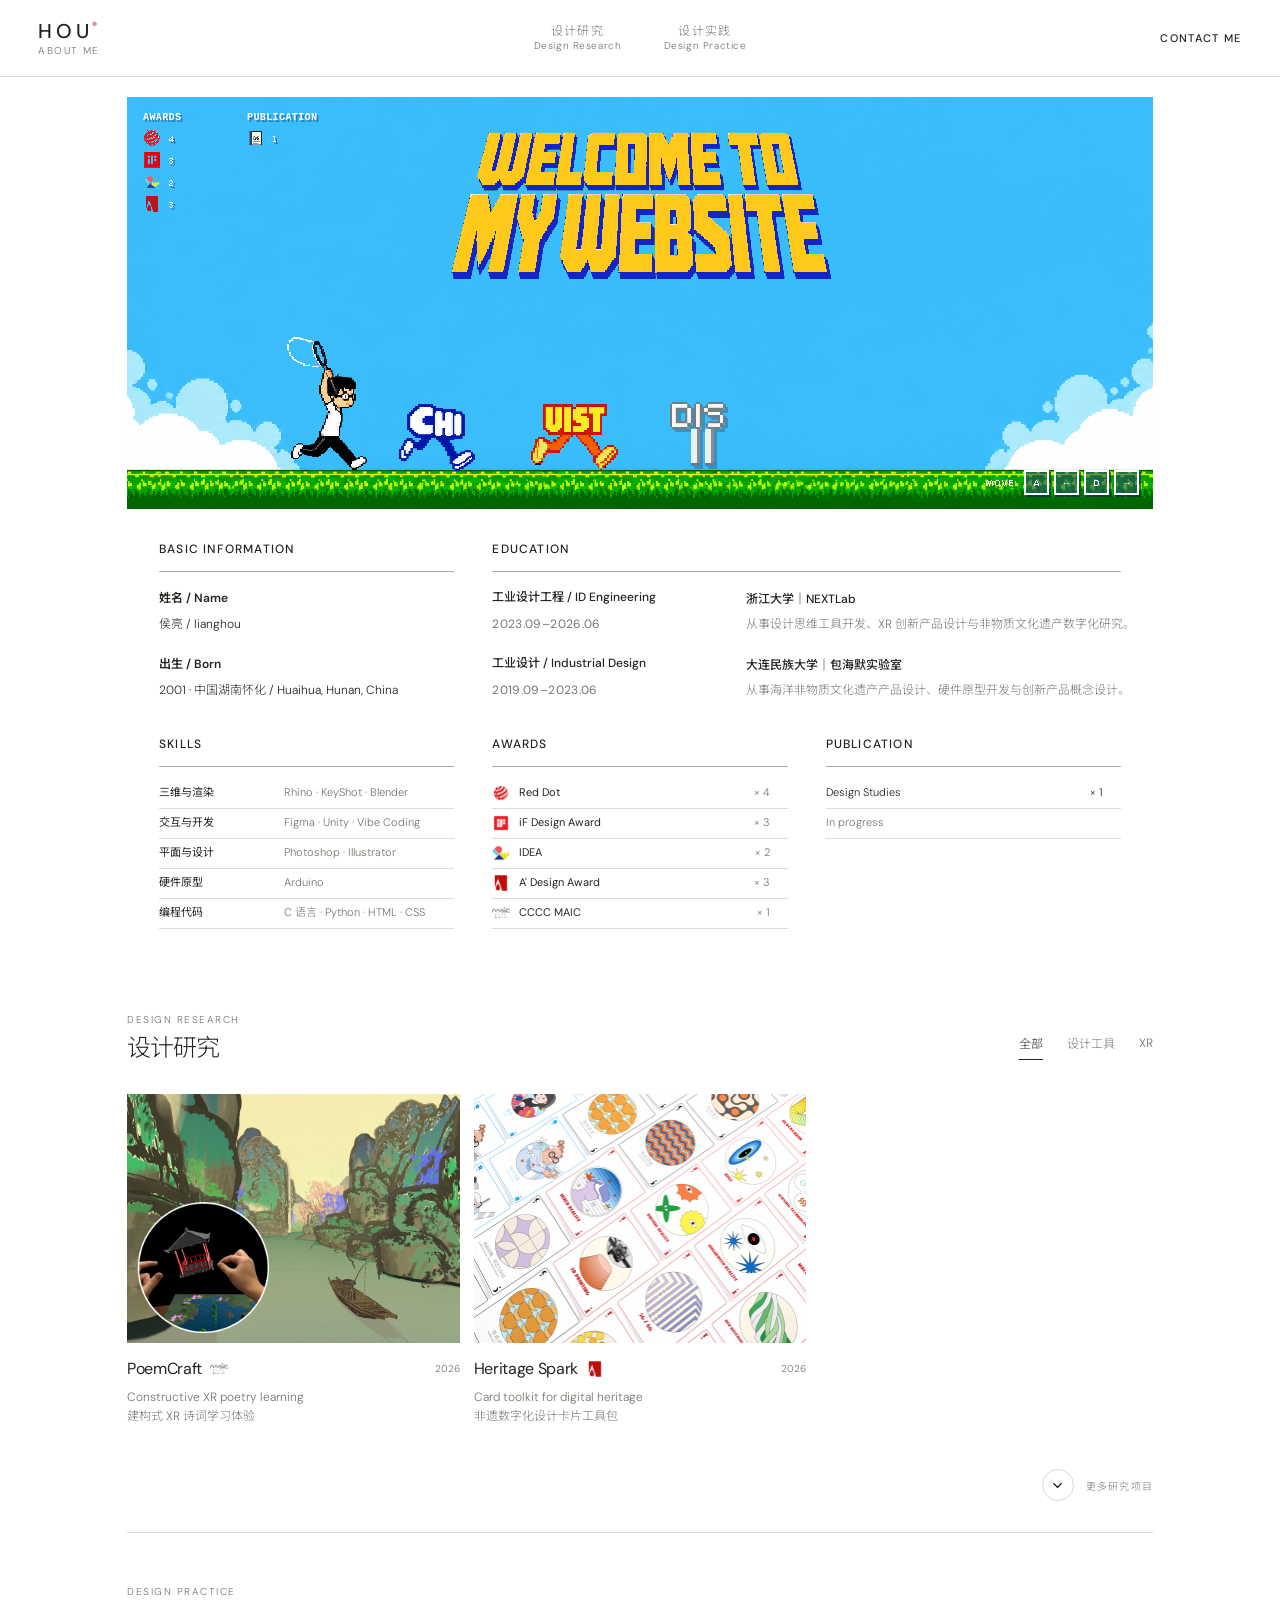
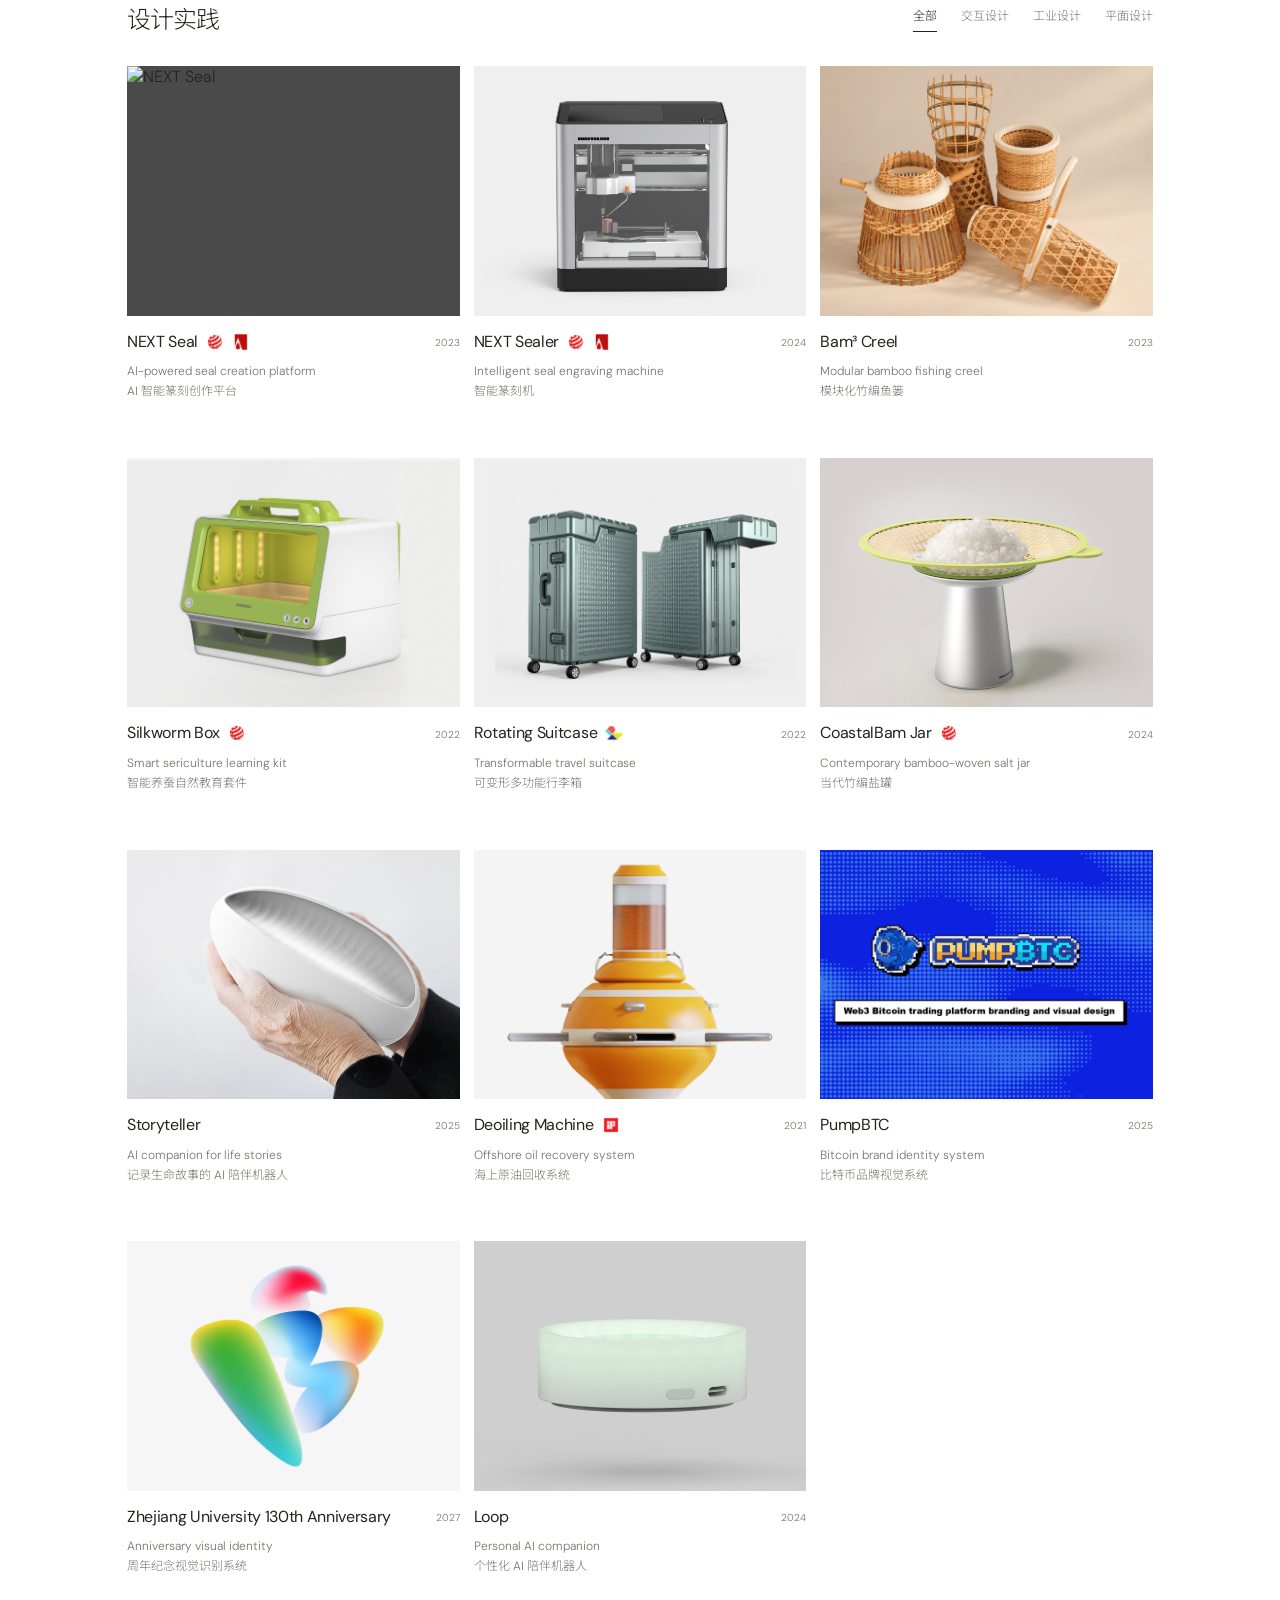
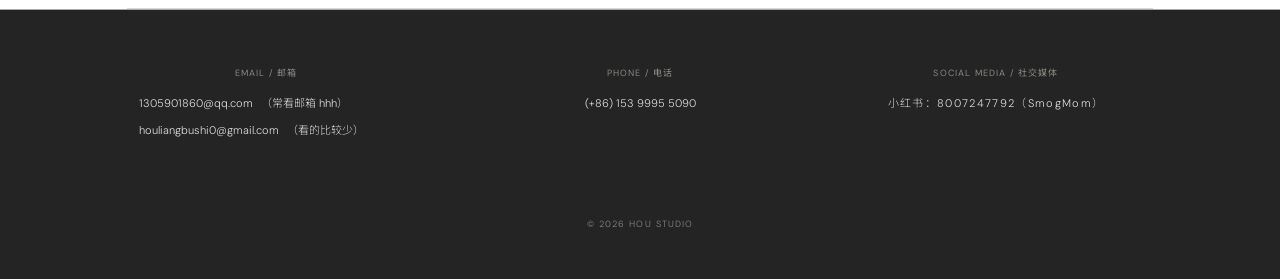
==== index.html @ f18c7ca0 "Update portfolio profile and contact layout" ====
<!doctype html>
<html lang="zh-CN">
  <head>
    <meta charset="UTF-8" />
    <meta name="viewport" content="width=device-width, initial-scale=1.0" />
    <meta name="description" content="A quiet, considered portfolio for multidisciplinary design work." />
    <title>Lianghou portfolio</title>
    <link rel="preconnect" href="https://fonts.googleapis.com" />
    <link rel="preconnect" href="https://fonts.gstatic.com" crossorigin />
    <link href="https://fonts.googleapis.com/css2?family=DM+Sans:wght@300;400;500&family=Noto+Sans+SC:wght@300;400;500&display=swap" rel="stylesheet" />
    <link rel="stylesheet" href="styles.css" />
  </head>
  <body class="home-page">
    <header class="site-header">
      <div class="header-wrap">
        <button class="identity-button" id="openAbout" type="button" aria-haspopup="dialog">
          <span class="brand">HOU<i>®</i></span>
          <span class="identity-caption">About me</span>
        </button>
        <nav class="header-sections" aria-label="首页作品导航">
          <a href="#research"><span class="nav-cn">设计研究</span><span class="nav-en">Design Research</span></a>
          <a href="#practice"><span class="nav-cn">设计实践</span><span class="nav-en">Design Practice</span></a>
        </nav>
        <a class="contact-link" href="#contact">Contact me</a>
      </div>
    </header>

    <main id="top">
      <div class="home-wrap">
      <section class="interaction-zone" aria-label="HOU 像素奔跑动画">
        <div class="pixel-stage" id="pixelStage">
          <div class="escape-background" aria-hidden="true"></div>
          <img class="escape-title" src="assets/interaction/title/welcome-title-yellow-blue.png" alt="Welcome to my website">
          <aside class="pixel-scoreboard" aria-label="Achievement scoreboard">
            <section>
              <h2>Awards</h2>
              <ul>
                <li><img src="assets/interaction/icons/award-red-dot.png" alt="Red Dot"><b>4</b></li>
                <li><img src="assets/interaction/icons/award-if.png" alt="iF"><b>3</b></li>
                <li><img src="assets/interaction/icons/award-idea.png" alt="IDEA"><b>2</b></li>
                <li><img src="assets/interaction/icons/award-adesign.png" alt="A' Design"><b>3</b></li>
              </ul>
            </section>
            <section>
              <h2>Publication</h2>
              <ul>
                <li><img src="assets/interaction/icons/publication-design-studies.png" alt="Design Studies"><b>1</b></li>
              </ul>
            </section>
          </aside>
          <div class="winged-award winged-red-dot" aria-hidden="true"><img src="assets/interaction/icons/award-red-dot.png" alt=""></div>
          <div class="winged-award winged-if" aria-hidden="true"><img src="assets/interaction/icons/award-if.png" alt=""></div>
          <div class="escape-target escape-chi" aria-label="Running CHI"></div>
          <div class="escape-target escape-uist" aria-label="Running UIST"></div>
          <div class="escape-target escape-dis" aria-label="Running DIS">
            <span>DIS</span><i aria-hidden="true"></i><i aria-hidden="true"></i>
          </div>

          <div class="pixel-player" id="pixelPlayer" aria-label="Running pixel character"></div>
          <div class="pixel-move-hint" aria-label="Use A and D or the left and right arrow keys to move">
            <span>Move</span>
            <div><kbd>A</kbd><kbd>←</kbd><kbd>D</kbd><kbd>→</kbd></div>
          </div>
        </div>
      </section>

      <section class="profile-zone" aria-label="个人信息">
        <div class="profile-details">
          <div class="profile-primary">
            <section class="profile-group basic-info-group" aria-labelledby="basicInfoTitle">
              <h2 id="basicInfoTitle">Basic Information</h2>
              <dl class="basic-info-list">
                <div><dt>姓名 / Name</dt><dd>侯亮 / lianghou</dd></div>
                <div><dt>出生 / Born</dt><dd>2001 · 中国湖南怀化 / Huaihua, Hunan, China</dd></div>
              </dl>
            </section>

            <section class="profile-group education-group" aria-labelledby="educationTitle">
              <h2 id="educationTitle">Education</h2>
              <ol class="education-list">
                <li>
                  <div class="education-heading">
                    <strong>工业设计工程 / ID Engineering</strong>
                    <time>2023.09–2026.06</time>
                  </div>
                  <div>
                    <span>浙江大学｜NEXTLab</span>
                    <p>从事设计思维工具开发、XR 创新产品设计与非物质文化遗产数字化研究。</p>
                  </div>
                </li>
                <li>
                  <div class="education-heading">
                    <strong>工业设计 / Industrial Design</strong>
                    <time>2019.09–2023.06</time>
                  </div>
                  <div>
                    <span>大连民族大学｜包海默实验室</span>
                    <p>从事海洋非物质文化遗产产品设计、硬件原型开发与创新产品概念设计。</p>
                  </div>
                </li>
              </ol>
            </section>
          </div>

          <div class="profile-secondary">
            <section class="profile-group skills-group" aria-labelledby="skillsTitle">
              <h2 id="skillsTitle">Skills</h2>
              <dl class="skill-list">
                <div><dt>三维与渲染</dt><dd>Rhino · KeyShot · Blender</dd></div>
                <div><dt>交互与开发</dt><dd>Figma · Unity · Vibe Coding</dd></div>
                <div><dt>平面与设计</dt><dd>Photoshop · Illustrator</dd></div>
                <div><dt>硬件原型</dt><dd>Arduino</dd></div>
                <div><dt>编程代码</dt><dd>C 语言 · Python · HTML · CSS</dd></div>
              </dl>
            </section>

            <section class="profile-group achievements-group" aria-labelledby="achievementsTitle">
              <h2 id="achievementsTitle">Awards</h2>
              <ul class="achievement-list">
                <li><img src="assets/icons/awards/red-dot.png" alt=""><strong>Red Dot</strong><span>× 4</span></li>
                <li><img src="assets/icons/awards/if.png" alt=""><strong>iF Design Award</strong><span>× 3</span></li>
                <li><img src="assets/icons/awards/idea.png" alt=""><strong>IDEA</strong><span>× 2</span></li>
                <li><img src="assets/icons/awards/adesign.png" alt=""><strong>A' Design Award</strong><span>× 3</span></li>
                <li><img src="assets/icons/awards/maic.png" alt=""><strong>CCCC MAIC</strong><span>× 1</span></li>
              </ul>
            </section>

            <section class="profile-group publication-group" aria-labelledby="publicationTitle">
              <h2 id="publicationTitle">Publication</h2>
              <div class="publication-list">
                <p><span>Design Studies</span><span>× 1</span></p>
                <p><span>In progress</span></p>
              </div>
            </section>
          </div>
        </div>
      </section>

      <section class="works portfolio-section" id="research" aria-live="polite">
        <div class="section-title-row">
          <div><p>Design Research</p><h2>设计研究</h2></div>
          <ul class="filter-list" id="researchFilters" aria-label="设计研究筛选">
            <li><button class="filter-button active" type="button" data-filter="all">全部</button></li>
            <li><button class="filter-button" type="button" data-filter="tools">设计工具</button></li>
            <li><button class="filter-button" type="button" data-filter="xr">XR</button></li>
          </ul>
        </div>
        <div class="project-grid" id="projectGrid"></div>
        <button class="section-more" id="researchMore" type="button"><span>更多研究项目</span><i aria-hidden="true"><img src="assets/icons/chevron-down.svg" alt=""></i></button>
      </section>

      <section class="practice-view portfolio-section" id="practice" aria-live="polite">
        <div class="section-title-row">
          <div><p>Design Practice</p><h2>设计实践</h2></div>
          <ul class="filter-list" id="practiceFilters" aria-label="设计实践筛选">
            <li><button class="filter-button active" type="button" data-filter="all">全部</button></li>
            <li><button class="filter-button" type="button" data-filter="ux">交互设计</button></li>
            <li><button class="filter-button" type="button" data-filter="industrial">工业设计</button></li>
            <li><button class="filter-button" type="button" data-filter="graphic">平面设计</button></li>
          </ul>
        </div>
        <div class="practice-grid" id="practiceGrid"></div>
      </section>
      </div>
    </main>

    <footer id="contact">
      <div class="footer-wrap">
        <section class="contact-group contact-email" aria-labelledby="contactEmail">
          <h3 id="contactEmail">Email / 邮箱</h3>
          <a href="mailto:1305901860@qq.com"><span>1305901860@qq.com</span><small>（常看邮箱 hhh）</small></a>
          <a href="mailto:houliangbushi0@gmail.com"><span>houliangbushi0@gmail.com</span><small>（看的比较少）</small></a>
        </section>
        <section class="contact-group" aria-labelledby="contactPhone">
          <h3 id="contactPhone">Phone / 电话</h3>
          <a href="tel:+8615399955090">(+86) 153 9995 5090</a>
        </section>
        <section class="contact-group" aria-labelledby="contactSocial">
          <h3 id="contactSocial">Social Media / 社交媒体</h3>
          <p>小红书：8007247792（SmogMom）</p>
        </section>
        <p class="contact-copyright">© <span id="year"></span> HOU STUDIO</p>
      </div>
    </footer>

    <dialog class="about-dialog" id="aboutDialog">
      <div class="about-inner">
        <div class="about-head"><p>About Me / 关于我</p><button id="closeAbout" type="button" aria-label="关闭介绍"><img src="assets/icons/x.svg" alt=""></button></div>
        <div class="about-content">
          <section class="about-profile" aria-label="个人资料">
            <img class="about-photo" src="assets/about/liang-hou.jpg" alt="侯亮在森林栈道上的个人照片">
          </section>
          <section class="about-story" aria-labelledby="aboutStoryTitle">
            <h2 id="aboutStoryTitle">About Me</h2>
            <p>我叫侯亮，是一名工业设计背景的设计师，也是一名对新鲜事物保持强烈好奇心的探索者。我喜欢观察生活里那些不起眼却有趣的现象，并尝试通过设计、技术和实验把它们变成真实的作品。我的兴趣横跨产品设计、人机交互、传统文化与新型交互材料。希望未来能够继续在设计与研究的交叉地带探索，把那些看起来有些异想天开的想法，认真地变成现实。</p>
            <div class="about-hobby-block">
              <h3>Hobby</h3>
              <ul><li>做饭</li><li>看动物世界</li><li>游泳</li><li>园艺</li></ul>
            </div>
          </section>
        </div>
      </div>
    </dialog>

    <template id="projectTemplate">
      <article class="project-card">
        <div class="project-image">
          <img alt="" />
          <div class="card-actions">
            <button class="delete-project" type="button" hidden>Delete</button>
          </div>
        </div>
        <div class="project-info">
          <div><h2></h2><p class="project-description"></p></div>
          <p class="project-year"></p>
        </div>
      </article>
    </template>
    <script src="app.js"></script>
  </body>
</html>
---- styles.css ----
@font-face { font-family:"Pixer"; src:url("assets/fonts/Pixer-Regular.ttf") format("truetype"); font-display:swap; }
:root { --paper:#f3f1eb; --ink:#24231f; --muted:#77746d; --line:#d7d3ca; --accent:#9d2f25; --white:#faf9f5; }
* { box-sizing:border-box; }
html { scroll-behavior:smooth; }
body { margin:0; color:var(--ink); background:var(--paper); font-family:"DM Sans","Noto Sans SC",sans-serif; font-weight:300; }
.home-page { --paper:#fff; --ink:#24231f; --muted:#77746d; --line:#d8d8d8; --accent:#9d2f25; --white:#faf9f5; padding-top:77px; }
button,input,textarea,select { font:inherit; }
button,a { color:inherit; }
.site-header { position:relative; z-index:30; height:96px; padding:0 3vw; display:grid; grid-template-columns:1fr auto 1fr; align-items:center; border-bottom:1px solid var(--line); background:var(--paper); }
.home-page .site-header { position:fixed; inset:0 0 auto; width:100%; }
.identity-button { justify-self:start; padding:0; display:flex; flex-direction:column; align-items:flex-start; gap:5px; border:0; background:none; cursor:pointer; text-align:left; }
.brand { text-decoration:none; font-size:20px; line-height:1; font-weight:500; letter-spacing:.18em; }
.brand i { color:var(--accent); font-size:10px; vertical-align:top; font-style:normal; letter-spacing:0; }
.identity-caption { color:var(--muted); font-size:10px; line-height:1; letter-spacing:.14em; text-transform:uppercase; transition:color .2s; }
.identity-button:hover .identity-caption { color:var(--accent); }
.header-location { justify-self:center; margin:0; color:var(--muted); font-size:10px; letter-spacing:.13em; text-transform:uppercase; }
.header-sections { justify-self:center; display:flex; gap:42px; }
.header-sections a { position:relative; padding:7px 0; display:flex; flex-direction:column; align-items:center; gap:4px; color:var(--muted); letter-spacing:.08em; text-decoration:none; }
.header-sections .nav-cn { font-size:12px; line-height:1; }
.header-sections .nav-en { font-size:10px; line-height:1; letter-spacing:.06em; }
.header-sections a::after { content:''; position:absolute; left:0; right:0; bottom:0; height:1px; background:var(--ink); transform:scaleX(0); transition:transform .25s; }
.header-sections a:hover { color:var(--ink); }
.header-sections a:hover::after { transform:scaleX(1); }
.discipline-tab { position:relative; padding:8px 0; border:0; color:var(--muted); background:none; cursor:pointer; font-size:12px; letter-spacing:.08em; }
.discipline-tab::after { content:''; position:absolute; left:0; right:0; bottom:0; height:1px; background:var(--ink); transform:scaleX(0); transition:transform .25s; }
.discipline-tab.active { color:var(--ink); }
.discipline-tab.active::after { transform:scaleX(1); }
.contact-link { justify-self:end; font-size:11px; font-weight:500; letter-spacing:.12em; text-decoration:none; text-transform:uppercase; }
.interaction-zone { min-height:50vh; padding:3vw 3vw 0; }
.pixel-stage { --scene-width:2172px; --runner-ground:8.5%; height:calc(50vh - 3vw); min-height:360px; position:relative; overflow:hidden; isolation:isolate; background:#21a7e8; image-rendering:pixelated; outline:none; cursor:default; }
.escape-background { position:absolute; z-index:0; inset:0; background:#24aceb url('assets/interaction/escape-8bit/background.png') repeat-x center bottom/auto 100%; image-rendering:pixelated; animation:escape-background-scroll 38s linear infinite; will-change:background-position; }
.escape-title { position:absolute; z-index:12; top:1%; left:50%; width:min(30vw,440px); height:auto; transform:translateX(-50%); image-rendering:pixelated; pointer-events:none; animation:escape-title-float 2.4s steps(4) infinite; }
.pixel-layer { position:absolute; inset:0; background-repeat:repeat-x; background-position:left bottom; background-size:auto 100%; image-rendering:pixelated; will-change:background-position; }
.pixel-sky { z-index:0; background-image:url('assets/interaction/rural-scene/layer-01-sky.png'); animation:pixel-scroll-sky 90s linear infinite; }
.pixel-fields { z-index:1; background-image:url('assets/interaction/rural-scene/layer-02-fields.png'); animation:pixel-scroll-fields 40s linear infinite; }
.pixel-roadside { z-index:3; background-image:url('assets/interaction/rural-scene/layer-03-roadside.png'); animation:pixel-scroll-road 18s linear infinite; }
.pixel-title { position:absolute; z-index:2; top:7%; left:50%; width:min(42vw,640px); height:auto; transform:translateX(-50%); image-rendering:pixelated; filter:drop-shadow(0 4px 0 rgba(40,15,35,.15)); pointer-events:none; }
.pixel-scoreboard { position:absolute; z-index:14; top:16px; left:16px; display:grid; grid-template-columns:1fr 1fr; gap:18px; min-width:190px; padding:0; color:#fff; font-family:"Pixer",monospace; text-transform:uppercase; text-shadow:2px 2px 0 rgba(36,67,111,.55); image-rendering:pixelated; }
.pixel-scoreboard section+section { padding-left:0; border-left:0; }
.pixel-scoreboard h2 { margin:0 0 6px; font:700 10px/1 monospace; letter-spacing:.04em; }
.pixel-scoreboard ul { margin:0; padding:0; display:grid; gap:4px; list-style:none; }
.pixel-scoreboard li { display:grid; grid-template-columns:20px auto; gap:5px; align-items:center; font-size:10px; }
.pixel-scoreboard img { width:18px; height:18px; object-fit:contain; image-rendering:pixelated; }
.score-icon { width:18px; height:18px; display:grid; place-items:center; }
.score-icon-text { border:2px solid currentColor; font:7px/1 "Pixer",monospace; text-shadow:none; }
.score-icon-ds { font-size:6px; }
.pixel-scoreboard b { font-weight:400; }
.pixel-player { --player-size:clamp(118px,12vw,184px); position:absolute; z-index:6; left:12%; bottom:var(--runner-ground); width:var(--player-size); aspect-ratio:220/210; background-image:url('assets/interaction/escape-8bit/player-run-v8-raised.png'); background-repeat:no-repeat; background-size:600% 100%; background-position:0 0; image-rendering:pixelated; transform:translateX(var(--runner-shift,0px)); transform-origin:50% 100%; animation:escape-run .6s steps(1,end) infinite; will-change:transform,background-position; }
.escape-target { --target-height:clamp(62px,6vw,92px); position:absolute; z-index:5; bottom:var(--runner-ground); height:var(--target-height); background-color:transparent; background-repeat:no-repeat; background-size:600% 100%; background-position:0 0; image-rendering:pixelated; transform:translateX(var(--runner-shift,0px)); transform-origin:50% 100%; animation:escape-run .55s steps(1,end) infinite; will-change:transform,background-position; }
.escape-chi { left:28%; width:calc(var(--target-height) / 2); background-image:url('assets/interaction/escape-8bit/chi-run-restored.png'); transform:translateX(var(--runner-shift,0px)) scale(2.45); transform-origin:50% 50%; }
.escape-uist { left:38%; width:calc(var(--target-height) * 1.5); background-image:url('assets/interaction/escape-8bit/uist-run-v2.png'); transform:translateX(var(--runner-shift,0px)) scale(.9); transform-origin:50% 50%; animation-delay:-.18s; }
.escape-dis { left:51%; bottom:calc(var(--runner-ground) + 3%); width:calc(var(--target-height) * 1.25); color:#f7f7f4; background:none; transform:translateX(var(--runner-shift,0px)); animation:none; filter:drop-shadow(3px 3px 0 rgba(58,65,73,.35)); }
.escape-dis span { position:absolute; z-index:2; top:12%; left:50%; color:#f7f7f4; background:transparent; font:clamp(29px,3vw,44px)/1 "Pixer",monospace; letter-spacing:.02em; text-shadow:-2px 0 #747c83,0 2px #747c83,2px 0 #747c83,0 -2px #747c83,2px 2px 0 #929aa1; transform:translateX(-50%); white-space:nowrap; }
.escape-dis i { position:absolute; z-index:1; bottom:-3%; left:43%; width:9px; height:45%; background:#edf0f1; box-shadow:inset -3px 0 0 #858d94,0 3px 0 #6f7780; transform-origin:50% 0; animation:dis-leg-run .3s steps(1,end) infinite; }
.escape-dis i:last-child { left:57%; animation-delay:-.15s; }
.pixel-move-hint { position:absolute; z-index:14; right:14px; bottom:14px; display:flex; align-items:center; gap:10px; color:#fff; font:10px/1 "Pixer",monospace; text-transform:uppercase; text-shadow:2px 2px 0 rgba(36,67,111,.55); pointer-events:none; }
.pixel-move-hint>div { display:flex; gap:5px; }
.pixel-move-hint kbd { width:25px; height:25px; display:grid; place-items:center; border:2px solid #fff; color:#fff; background:rgba(36,67,111,.55); box-shadow:2px 2px 0 rgba(19,39,78,.65); font:10px/1 "Pixer",monospace; }
.winged-award { position:absolute; z-index:5; left:104%; width:84px; height:34px; background:transparent; image-rendering:pixelated; will-change:left,top,opacity; }
.winged-award img { position:absolute; z-index:2; inset:6px auto auto 4px; width:24px; height:24px; object-fit:contain; image-rendering:pixelated; filter:drop-shadow(2px 2px 0 rgba(36,67,111,.28)); }
.winged-award::before,.winged-award::after { content:''; position:absolute; z-index:1; background:#fff; image-rendering:pixelated; animation:award-exhaust .28s steps(2) infinite; }
.winged-award::before { top:10px; right:38px; width:11px; height:11px; box-shadow:10px 4px 0 #fff,20px -2px 0 rgba(255,255,255,.9),30px 5px 0 rgba(255,255,255,.7); }
.winged-award::after { top:18px; right:4px; width:8px; height:8px; box-shadow:-10px -12px 0 rgba(255,255,255,.75); opacity:.75; animation-delay:-.14s; }
.winged-red-dot { animation:award-flight-red 5.4s linear infinite; }
.winged-if { animation:award-flight-if 6.2s linear -2.7s infinite; }
.pixel-collectible { position:absolute; z-index:5; width:42px; height:42px; padding:0; border:0; background:none; cursor:pointer; image-rendering:pixelated; animation:publication-fly 8s linear infinite,pixel-bob 1.2s steps(2) infinite; }
.pixel-collectible img { width:100%; height:100%; display:block; object-fit:contain; image-rendering:pixelated; filter:drop-shadow(3px 3px 0 rgba(30,55,68,.35)); }
.collectible-chi { top:35%; left:72%; }
.collectible-uist { top:23%; left:104%; animation-delay:-3.7s,-.4s; }
@keyframes pixel-scroll-sky { to { background-position-x:-1086px; } }
@keyframes pixel-scroll-fields { to { background-position-x:-2172px; } }
@keyframes pixel-scroll-road { to { background-position-x:-2172px; } }
@keyframes escape-background-scroll { to { background-position-x:-2172px; } }
@keyframes escape-title-float { 0%,100% { transform:translate(-50%,0); } 50% { transform:translate(-50%,7px); } }
@keyframes escape-run {
  0%,16.666% { background-position-x:0; }
  16.667%,33.333% { background-position-x:20%; }
  33.334%,50% { background-position-x:40%; }
  50.001%,66.666% { background-position-x:60%; }
  66.667%,83.333% { background-position-x:80%; }
  83.334%,100% { background-position-x:100%; }
}
@keyframes dis-leg-run {
  0%,16.666% { transform:rotate(-30deg); }
  16.667%,33.333% { transform:rotate(-17deg); }
  33.334%,50% { transform:rotate(-4deg); }
  50.001%,66.666% { transform:rotate(28deg); }
  66.667%,83.333% { transform:rotate(14deg); }
  83.334%,100% { transform:rotate(2deg); }
}
@keyframes award-flight-red {
  0% { left:104%; top:14%; opacity:0; }
  4% { opacity:1; }
  29% { top:calc(88% - 34px); }
  55% { top:0; }
  79% { top:calc(88% - 34px); }
  93% { opacity:1; }
  100% { left:-7%; top:38%; opacity:0; }
}
@keyframes award-flight-if {
  0% { left:108%; top:62%; opacity:0; }
  5% { opacity:1; }
  25% { top:0; }
  51% { top:calc(88% - 34px); }
  76% { top:0; }
  93% { opacity:1; }
  100% { left:-7%; top:54%; opacity:0; }
}
@keyframes award-exhaust { 50% { transform:translateX(5px) scale(.75); opacity:.35; } }
@keyframes publication-fly { from { margin-left:35%; } to { margin-left:-125%; } }
@keyframes pixel-bob { 50% { margin-top:-8px; } }
.profile-zone { height:300px; margin:32px 3vw 0; padding:30px; display:grid; grid-template-columns:minmax(520px,1.6fr) minmax(150px,.5fr) minmax(280px,.9fr); gap:3vw; border-top:1px solid var(--line); border-bottom:1px solid var(--line); }
.profile-kicker { margin:0 0 24px; color:var(--muted); font-size:10px; letter-spacing:.15em; text-transform:uppercase; }
.profile-intro blockquote { max-width:520px; margin:0; padding:0; }
.profile-intro blockquote p { margin:0; font-size:12px; line-height:1.65; }
.profile-intro blockquote p+ p { margin-top:12px; color:var(--muted); font-size:12px; }
.profile-details { display:grid; grid-template-columns:1.35fr .65fr; gap:42px 32px; align-content:start; }
.profile-group { min-width:0; }
.profile-details>.profile-group:not(.skills-group) { min-height:104px; }
.profile-group h2 { margin:0 0 24px; font-size:12px; font-weight:500; letter-spacing:.1em; text-transform:uppercase; }
.education-list { margin:0; padding:0; display:grid; gap:20px; list-style:none; }
.education-list li { display:grid; grid-template-columns:78px 1fr; gap:12px; align-items:center; }
.education-list time { color:var(--muted); font-size:10px; }
.education-list div { display:flex; align-items:center; gap:10px; }
.education-list strong { font-size:12px; font-weight:400; }
.education-list span { color:var(--muted); font-size:11px; }
.profile-tags { margin:0; padding:0; display:grid; grid-template-columns:repeat(3,minmax(0,1fr)); gap:7px 12px; list-style:none; }
.profile-tags li { font-size:12px; line-height:1.5; }
.profile-tags li::before { content:'·'; margin-right:7px; color:var(--muted); }
.skills-group { grid-column:1/-1; }
.skill-list { margin:0; display:grid; grid-template-columns:repeat(4,minmax(0,1fr)); gap:16px; }
.skill-list div { min-width:0; }
.skill-list dt { margin:0 0 6px; color:var(--muted); font-size:11px; }
.skill-list dd { margin:0; font-size:11px; line-height:1.55; }
.profile-photo { height:240px; margin:0; display:grid; place-items:center; align-self:center; overflow:hidden; border:1px dashed var(--line); background:#f7f7f7; }
.profile-photo span { color:var(--muted); font-size:10px; line-height:1.5; letter-spacing:.12em; text-align:center; text-transform:uppercase; }
.works-intro { padding:72px 3vw 0; display:flex; align-items:end; justify-content:space-between; }
.works-intro p { margin:0; font-size:22px; font-weight:400; }
.works-intro span { color:var(--muted); font-size:10px; letter-spacing:.14em; text-transform:uppercase; }
.hero-carousel { position:relative; min-height:calc(100vh - 96px); padding:3vw; overflow:hidden; }
.carousel-viewport { position:relative; min-height:calc(100vh - 96px - 6vw); overflow:hidden; background:#ddd9d0; }
.carousel-slide { position:absolute; inset:0; display:block; opacity:0; visibility:hidden; cursor:pointer; text-decoration:none; transform:scale(1.015); transition:opacity .65s ease,transform .85s cubic-bezier(.22,.61,.36,1),visibility .65s; }
.carousel-slide.active { opacity:1; visibility:visible; transform:none; }
.slide-placeholder { position:absolute; inset:0; display:grid; place-items:center; overflow:hidden; }
.slide-placeholder::after { content:''; position:absolute; inset:0; background:linear-gradient(180deg,transparent 45%,rgba(0,0,0,.38)); }
.slide-placeholder img { width:100%; height:100%; display:block; object-fit:cover; }
.slide-placeholder span { position:absolute; right:24px; top:22px; color:rgba(35,34,31,.5); font-size:10px; letter-spacing:.14em; text-transform:uppercase; }
.slide-one .slide-placeholder { background:linear-gradient(135deg,#c8c4ba,#e4e1da 55%,#b8b2a6); }
.slide-two .slide-placeholder { background:linear-gradient(135deg,#aeb5b1,#dfe2dc 52%,#9aa29e); }
.slide-three .slide-placeholder { background:linear-gradient(135deg,#c4b5ab,#e8ddd5 52%,#aaa09b); }
.slide-caption { position:absolute; z-index:2; left:4vw; bottom:4vw; color:#fff; }
.slide-caption p { margin:0 0 18px; font-size:10px; letter-spacing:.16em; text-transform:uppercase; }
.slide-caption h1 { margin:0; font-size:clamp(42px,6.3vw,96px); line-height:.92; letter-spacing:-.055em; font-weight:300; }
.carousel-controls { position:absolute; z-index:5; inset:3vw; pointer-events:none; }
.carousel-dots { position:absolute; right:3vw; bottom:2vw; display:flex; gap:8px; pointer-events:auto; }
.carousel-dot { width:28px; height:2px; padding:0; border:0; background:rgba(36,35,31,.25); cursor:pointer; transition:width .25s,background .25s; }
.carousel-dot.active { width:48px; background:var(--ink); }
.carousel-arrows { position:absolute; inset:0; }
.carousel-arrows button { position:absolute; top:50%; width:38px; height:38px; padding:0; display:grid; place-items:center; border:0; border-radius:50%; background:rgba(255,255,255,.42); box-shadow:0 2px 14px rgba(0,0,0,.06); backdrop-filter:blur(8px); cursor:pointer; pointer-events:auto; transform:translateY(-50%); transition:background .2s,opacity .2s; }
.carousel-arrows button:first-child { left:18px; }
.carousel-arrows button:last-child { right:18px; }
.carousel-arrows button:hover { background:rgba(255,255,255,.68); }
.carousel-arrows button img { width:17px; height:17px; display:block; filter:brightness(0) invert(1); }
.carousel-arrows button:first-child img { transform:rotate(180deg); }
.content-switcher { position:sticky; top:0; z-index:20; height:84px; padding:0 3vw; display:flex; align-items:center; justify-content:center; gap:54px; border-top:1px solid var(--line); border-bottom:1px solid var(--line); background:rgba(221,221,221,.9); backdrop-filter:blur(16px); }
.content-switcher .discipline-tab { font-size:13px; }
.practice-view { padding:70px 3vw 140px; }
.practice-heading { margin-bottom:24px; display:flex; justify-content:space-between; color:var(--muted); font-size:10px; letter-spacing:.15em; text-transform:uppercase; }
.practice-heading p { margin:0; }
.practice-columns { border-top:1px solid var(--line); }
.practice-column { min-width:0; padding:34px 0 46px; display:grid; grid-template-columns:minmax(150px,.55fr) 2.45fr; gap:3vw; border-bottom:1px solid var(--line); }
.column-head { min-height:0; position:relative; }
.column-head>span { position:absolute; left:0; bottom:0; color:#999; font-size:10px; }
.column-head h2 { margin:0 0 7px; font-size:24px; font-weight:400; letter-spacing:-.03em; }
.column-head p { margin:0; color:var(--muted); font-size:10px; letter-spacing:.1em; }
.column-projects { display:grid; grid-template-columns:repeat(4,minmax(0,1fr)); gap:12px; }
.practice-card { min-width:0; color:inherit; text-decoration:none; }
.practice-card-image { aspect-ratio:4/3; overflow:hidden; background:#4a4a4a; }
.practice-card-image img { width:100%; height:100%; display:block; object-fit:cover; transition:transform .55s; }
.practice-card:hover img { transform:scale(1.025); }
.practice-card-meta { padding:12px 0 0; display:flex; justify-content:space-between; gap:15px; }
.practice-card h3 { margin:0; font-size:13px; font-weight:400; }
.practice-card p { margin:2px 0 0; color:var(--muted); font-size:10px; }
.practice-card .project-description { font-size:12px; }
.practice-card[hidden] { display:none; }
.about-dialog { width:min(960px,calc(100% - 40px)); max-height:calc(100vh - 40px); padding:0; border:0; color:#1d1d1b; background:#fff; box-shadow:0 30px 90px rgba(0,0,0,.22); }
.about-dialog::backdrop { background:rgba(25,24,21,.32); backdrop-filter:blur(7px); }
.about-inner { padding:28px 34px; }
.about-head { display:flex; align-items:center; justify-content:space-between; }
.about-head p { margin:0; color:#89867f; font-size:10px; letter-spacing:.15em; text-transform:uppercase; }
.about-head button { width:32px; height:32px; padding:7px; border:0; background:none; cursor:pointer; }
.about-head button img { width:100%; height:100%; display:block; }
.about-content { margin:22px 0 54px; display:grid; grid-template-columns:1fr 1fr; gap:64px; align-items:start; }
.about-photo { width:100%; aspect-ratio:4/3; display:block; object-fit:cover; object-position:center 62%; }
.about-story h2 { margin:0; font-size:12px; font-style:italic; font-weight:600; letter-spacing:.04em; }
.about-story { align-self:center; max-width:390px; }
.about-story h2 { margin-bottom:28px; font-style:normal; font-size:15px; }
.about-story p { margin:0 0 14px; font-size:12px; line-height:1.9; text-align:justify; }
.about-hobby-block { margin-top:22px; }
.about-hobby-block h3 { margin:0 0 10px; font-size:11px; font-style:italic; font-weight:600; letter-spacing:.04em; }
.about-hobby-block ul { margin:0; padding:0; display:flex; flex-wrap:wrap; gap:7px; list-style:none; }
.about-hobby-block li { padding:5px 10px; border:1px solid #c9c7c1; border-radius:2px; font-size:11px; line-height:1.3; }
.hero { min-height:65vh; padding:10vh 5vw 6vh; display:flex; flex-direction:column; justify-content:space-between; }
.eyebrow { margin:0 0 28px; color:var(--accent); font-size:10px; text-transform:uppercase; letter-spacing:.18em; font-weight:500; }
.hero h1 { margin:0; max-width:1050px; font-size:clamp(48px,7.7vw,118px); line-height:.91; letter-spacing:-.055em; font-weight:300; }
.hero h1 em { font-family:Georgia,serif; font-weight:400; }
.hero-meta { display:flex; align-items:flex-end; justify-content:space-between; margin-top:70px; }
.hero-meta p { margin:0; color:var(--muted); font-size:12px; line-height:1.85; }
.scroll-hint { color:var(--muted); font-size:10px; text-transform:uppercase; letter-spacing:.12em; }
.scroll-hint i { color:var(--accent); font-style:normal; margin-left:12px; }
.category-nav { position:sticky; top:0; z-index:10; display:flex; justify-content:center; padding:18px 2vw; background:color-mix(in srgb,var(--paper) 92%,transparent); backdrop-filter:blur(12px); border-top:1px solid var(--line); border-bottom:1px solid var(--line); }
.tabs { display:flex; align-items:center; gap:7px; padding:5px; background:#e5e2db; border-radius:100px; }
.tab { min-width:150px; padding:11px 18px; border:0; border-radius:100px; color:var(--muted); background:transparent; cursor:pointer; font-size:11px; letter-spacing:.06em; transition:.25s; }
.tab.active { color:var(--white); background:var(--ink); }
.works { padding:70px 3vw 140px; }
.works-heading { display:flex; justify-content:space-between; margin-bottom:24px; color:var(--muted); font-size:10px; text-transform:uppercase; letter-spacing:.15em; }
.works-heading p { margin:0; }
.project-grid { display:grid; grid-template-columns:repeat(2,1fr); gap:85px 20px; }
.project-card { min-width:0; }
.project-card.has-detail { cursor:pointer; }
.project-image { position:relative; aspect-ratio:4/3; overflow:hidden; background:#ddd9d0; }
.project-image img { width:100%; height:100%; display:block; object-fit:cover; transition:transform .7s cubic-bezier(.22,.61,.36,1),filter .4s; }
.project-card:hover img { transform:scale(1.025); }
.card-actions { position:absolute; right:12px; top:12px; display:flex; gap:6px; opacity:0; transition:.2s; }
.project-card:hover .card-actions { opacity:1; }
.attachment,.delete-project { border:0; padding:7px 9px; background:rgba(250,249,245,.92); font-size:10px; text-decoration:none; cursor:pointer; }
.delete-project { color:var(--accent); }
.project-info { width:100%; padding-top:15px; display:grid; grid-template-columns:minmax(0,1fr) auto; grid-template-rows:auto auto; column-gap:30px; row-gap:8px; align-items:center; }
.project-info > div { display:contents; }
.project-info h2 { grid-column:1; grid-row:1; margin:0; font-size:16px; line-height:1.35; font-weight:400; letter-spacing:-.02em; }
.project-info h2 .project-award-logo { width:18px; height:18px; margin-left:8px; display:inline-block; object-fit:contain; vertical-align:-4px; }
.project-description { grid-column:1/-1; grid-row:2; width:100%; max-width:none; margin:0; padding:0; box-sizing:border-box; color:var(--muted); font-size:12px; line-height:1.65; white-space:pre-line; }
.project-year { grid-column:2; grid-row:1; margin:0; color:var(--muted); font-size:10px; line-height:1.35; white-space:nowrap; }
.empty-state { padding:120px 20px; text-align:center; border-top:1px solid var(--line); }
.empty-state p { color:var(--muted); }
.empty-state button { border:0; border-bottom:1px solid; padding:5px 0; background:none; cursor:pointer; }
footer { min-height:270px; padding:45px 3vw; display:grid; grid-template-columns:1fr 1fr 1fr; align-items:end; color:var(--paper); background:var(--ink); }
.home-page footer { color:#ddd; background:#242424; border-top:1px solid #aaa; }
footer p,footer a { margin:0; font-size:11px; text-decoration:none; }
footer a { justify-self:center; font-family:Georgia,serif; font-size:22px; }
footer .icon-link { display:inline-flex; align-items:center; gap:5px; }
footer .icon-link img { width:13px; height:13px; filter:invert(1); }
footer p:last-child { justify-self:end; color:#8b8982; font-size:10px; letter-spacing:.12em; }
.editor { width:min(620px,calc(100% - 30px)); max-height:90vh; padding:0; border:0; color:var(--ink); background:var(--white); box-shadow:0 24px 80px rgba(0,0,0,.25); }
.editor::backdrop { background:rgba(30,29,26,.55); backdrop-filter:blur(3px); }
.editor form { padding:38px; }
.editor-head { display:flex; justify-content:space-between; margin-bottom:34px; }
.editor h2 { margin:0; font-family:Georgia,serif; font-size:36px; font-weight:400; }
.close-button { align-self:start; border:0; background:none; cursor:pointer; font-size:28px; font-weight:200; }
.editor label { display:block; margin-bottom:22px; color:var(--muted); font-size:10px; text-transform:uppercase; letter-spacing:.14em; }
.editor input,.editor textarea,.editor select { width:100%; margin-top:8px; padding:11px 0; border:0; border-bottom:1px solid var(--line); outline:none; color:var(--ink); background:transparent; font-size:13px; text-transform:none; letter-spacing:0; border-radius:0; }
.editor textarea { resize:vertical; }
.field-row { display:grid; grid-template-columns:2fr 1fr; gap:22px; }
.file-field span { float:right; color:#aaa69d; }
.file-field input { display:none; }
.file-field b { display:block; margin-top:8px; padding:13px; border:1px dashed var(--line); color:var(--ink); font-size:11px; font-weight:400; text-align:center; text-transform:none; letter-spacing:0; cursor:pointer; }
.submit-button { width:100%; margin-top:8px; padding:15px 18px; display:flex; justify-content:space-between; border:0; color:var(--white); background:var(--ink); cursor:pointer; font-size:11px; text-transform:uppercase; letter-spacing:.12em; }
.form-error { min-height:16px; margin:0; color:var(--accent); font-size:11px; }
@media (max-width:700px) {
  .site-header { height:78px; padding:0 4vw; grid-template-columns:1fr auto auto; gap:16px; }
  .brand { font-size:17px; }
  .identity-caption { font-size:10px; }
  .header-location { display:none; }
  .contact-link { grid-column:3; font-size:10px; }
  .interaction-zone { min-height:50vh; padding:12px 12px 0; }
  .pixel-stage { height:calc(50vh - 12px); min-height:340px; }
  .escape-title { top:2%; width:min(42vw,260px); }
  .pixel-title { top:13%; width:min(68vw,420px); }
  .pixel-scoreboard { top:9px; left:9px; min-width:174px; padding:7px; gap:8px; transform:scale(.9); transform-origin:top left; }
  .pixel-stage { --runner-ground:7%; }
  .pixel-player { --player-size:112px; left:10%; }
  .pixel-collectible { width:34px; height:34px; }
  .hero-carousel { min-height:74vh; padding:12px; }
  .carousel-viewport { min-height:calc(74vh - 24px); }
  .slide-caption { left:6vw; bottom:12vh; }
  .slide-caption h1 { font-size:11vw; }
  .carousel-controls { inset:12px; }
  .carousel-arrows button { width:34px; height:34px; }
  .about-dialog { width:calc(100% - 20px); max-height:calc(100vh - 20px); }
  .about-inner { min-height:0; padding:22px 18px 34px; }
  .about-content { margin-top:20px; grid-template-columns:1fr; gap:48px; }
  .about-photo { aspect-ratio:4/3; }
  .about-story { max-width:none; }
  .content-switcher { height:70px; gap:40px; }
  .content-switcher .discipline-tab { font-size:11px; }
  .practice-view { padding:50px 4vw 90px; }
  .practice-column { padding:28px 0 40px; display:block; }
  .column-head { min-height:82px; }
  .column-head>span { right:0; left:auto; top:0; bottom:auto; }
  .column-projects { display:flex; gap:10px; overflow-x:auto; scroll-snap-type:x mandatory; padding-bottom:10px; }
  .practice-card { min-width:72vw; scroll-snap-align:start; }
  .practice-card h3 { font-size:11px; }
  .hero { min-height:70vh; padding:9vh 5vw 6vh; }
  .hero h1 { font-size:13.3vw; line-height:.96; }
  .hero-meta { margin-top:45px; }
  .scroll-hint { display:none; }
  .category-nav { padding:12px 10px; overflow:auto; justify-content:flex-start; }
  .tabs { width:100%; }
  .tab { min-width:0; flex:1; padding:10px 7px; font-size:10px; }
  .works { padding:48px 4vw 90px; }
  .project-grid { grid-template-columns:1fr; gap:60px; }
  .card-actions { opacity:1; }
  footer { grid-template-columns:1fr; gap:30px; }
  footer a,footer p:last-child { justify-self:start; }
  .editor form { padding:25px; }
}
@media (prefers-reduced-motion:reduce) { * { scroll-behavior:auto!important; transition:none!important; } .pixel-layer,.pixel-player,.pixel-collectible { animation-play-state:paused!important; } }

/* Homepage portfolio sections */
.portfolio-section { position:relative; padding:52px 3vw 32px; scroll-margin-top:96px; }
.portfolio-section::after { content:''; position:absolute; right:3vw; bottom:0; left:3vw; height:1px; background:var(--line); }
.practice-view { padding-top:52px; }
.section-title-row { margin-bottom:34px; display:flex; align-items:flex-end; justify-content:space-between; gap:30px; }
.section-title-row>div>p { margin:0 0 10px; color:var(--muted); font-size:10px; letter-spacing:.15em; text-transform:uppercase; }
.section-title-row h2 { margin:0; line-height:1; letter-spacing:-.045em; font-weight:300; }
.filter-list { margin:0; padding:0; display:flex; align-items:center; gap:24px; list-style:none; }
.filter-button { padding:7px 0; border:0; border-bottom:1px solid transparent; color:var(--muted); background:none; cursor:pointer; font-size:12px; }
.filter-button.active { color:var(--ink); border-color:var(--ink); }
.portfolio-section .project-grid,.practice-grid { display:grid; grid-template-columns:repeat(3,minmax(0,1fr)); gap:56px 14px; }
.portfolio-section .project-card:nth-child(n+4) { display:none; }
.portfolio-section.expanded .project-card:nth-child(n+4) { display:block; }
.practice-card[hidden],.project-card[hidden] { display:none!important; }
.section-more { width:max-content; margin:42px 0 0 auto; padding:0; display:flex; align-items:center; justify-content:flex-end; gap:12px; border:0; color:var(--muted); background:none; cursor:pointer; font-size:10px; letter-spacing:.12em; text-transform:uppercase; }
.section-more i { width:32px; height:32px; display:grid; place-items:center; order:-1; border:1px solid var(--line); border-radius:50%; font-size:17px; line-height:1; font-style:normal; transition:transform .25s; }
.section-more i img { width:15px; height:15px; display:block; }
.section-more.expanded i { transform:rotate(180deg); }

@media (max-width:1100px) and (min-width:701px) {
  .profile-zone { height:auto; grid-template-columns:1fr 190px; }
  .profile-photo { grid-column:2; grid-row:1; }
  .profile-intro { grid-column:1/-1; }
}

@media (max-width:700px) {
  .home-page { padding-top:62px; }
  .header-sections { gap:16px; }
  .header-sections a { font-size:10px; }
  .profile-zone { height:auto; margin:22px 4vw 0; padding:30px; grid-template-columns:1fr; gap:42px; }
  .profile-details { grid-template-columns:1fr; gap:36px; }
  .profile-details>.profile-group:not(.skills-group) { min-height:0; }
  .profile-tags { grid-template-columns:repeat(3,minmax(0,1fr)); }
  .skills-group { grid-column:auto; }
  .skill-list { grid-template-columns:1fr; gap:14px; }
  .profile-photo { width:min(240px,100%); height:300px; justify-self:start; }
  .works-intro { padding-top:55px; }
  .portfolio-section { padding:52px 4vw 28px; }
  .section-title-row { align-items:flex-start; flex-direction:column; }
  .filter-list { width:100%; gap:18px; overflow-x:auto; }
  .filter-button { white-space:nowrap; }
  .portfolio-section .project-grid,.practice-grid { grid-template-columns:1fr; gap:45px; }
  .portfolio-section .project-card:nth-child(n+4) { display:none; }
}

/* Homepage wrap — aligned with the 1026px project-detail layout */
.home-page .site-header { height:77px; padding:0; display:block; }
.header-wrap,.home-wrap,.footer-wrap { width:calc(100% - 24px); max-width:1026px; margin:0 auto; }
.header-wrap { width:100%; max-width:none; height:100%; padding:0 3vw; display:grid; grid-template-columns:1fr auto 1fr; align-items:center; }
.interaction-zone { min-height:0; padding:20px 0 0; }
.pixel-stage { width:100%; height:calc(50vh - 3vw); min-height:360px; aspect-ratio:auto; }
.profile-zone { height:auto; min-height:0; margin:32px 0 0; padding:0; display:block; border-bottom:0; }
.profile-details { display:block; }
.profile-details > .profile-group { min-height:0; padding:18px 0; display:grid; grid-template-columns:180px minmax(0,1fr); gap:32px; align-items:start; border-bottom:1px solid var(--line); }
.profile-details > .profile-group:not(.skills-group) { min-height:0; }
.profile-group h2,.profile-kicker { margin:0; padding-top:2px; }
.education-list { grid-template-columns:repeat(2,minmax(0,1fr)); gap:20px 36px; }
.profile-tags { display:flex; flex-wrap:wrap; gap:10px 28px; }
.skills-group { grid-column:auto; }
.skill-list { grid-template-columns:repeat(4,minmax(0,1fr)); }
.achievement-list { margin:0; padding:0; display:grid; grid-template-columns:repeat(5,minmax(0,1fr)); gap:16px; list-style:none; }
.achievement-list li { min-width:0; display:flex; flex-direction:column; gap:5px; }
.achievement-list strong { font-size:11px; font-weight:400; line-height:1.4; }
.achievement-list span { color:var(--muted); font-size:10px; }
.works-intro { padding:36px 0 0; }
.hero-carousel { min-height:0; padding:20px 0 0; }
.carousel-viewport { width:100%; height:577px; min-height:0; aspect-ratio:auto; }
.carousel-controls { inset:20px 0 0; }
.slide-caption { left:38px; bottom:38px; }
.carousel-dots { right:24px; bottom:24px; }
.portfolio-section,.practice-view,.works { padding-right:0; padding-left:0; }
.portfolio-section::after { right:0; left:0; }
.portfolio-section .project-grid,.practice-grid { grid-template-columns:repeat(3,minmax(0,1fr)); gap:56px 14px; }
.project-image,.practice-card-image { aspect-ratio:4/3; }
.home-page footer { padding:0; display:block; }
.footer-wrap { min-height:260px; padding:56px 0 30px; display:grid; grid-template-columns:repeat(3,minmax(0,1fr)); gap:42px; align-items:start; justify-items:center; }
.contact-group { width:100%; display:flex; flex-direction:column; align-items:center; gap:8px; text-align:center; }
.contact-group h3 { margin:0 0 8px; color:#8b8982; font-size:9px; font-weight:400; letter-spacing:.13em; text-transform:uppercase; }
.footer-wrap .contact-group a,.footer-wrap .contact-group p { justify-self:auto; color:#ddd; font-family:inherit; font-size:11px; line-height:1.6; text-decoration:none; }
.contact-email a { width:min(100%,290px); text-align:left; }
.contact-email h3 { transform:translateX(-18px); }
.contact-email small { margin-left:8px; color:#ddd; font-size:11px; white-space:nowrap; }
.footer-wrap .contact-group a { border-bottom:1px solid transparent; transition:border-color .2s; }
.footer-wrap .contact-group a:hover { border-color:#ddd; }
.footer-wrap .contact-copyright { grid-column:1/-1; justify-self:center; margin-top:25px; color:#8b8982; font-size:9px; letter-spacing:.12em; }

@media (max-width:1100px) and (min-width:701px) {
  .profile-details > .profile-group { grid-template-columns:150px minmax(0,1fr); }
  .skill-list { grid-template-columns:repeat(2,minmax(0,1fr)); gap:20px; }
  .achievement-list { grid-template-columns:repeat(3,minmax(0,1fr)); }
}

@media (max-width:700px) {
  .home-page .site-header { height:62px; }
  .home-wrap,.footer-wrap { width:calc(100% - 24px); }
  .header-wrap { width:100%; padding:0 4vw; grid-template-columns:1fr auto auto; gap:16px; }
  .interaction-zone { padding-top:12px; }
  .pixel-stage { height:calc(50vh - 12px); min-height:340px; aspect-ratio:auto; }
  .profile-zone { margin-top:22px; padding:0; }
  .profile-details > .profile-group { min-height:0; padding:16px 0; grid-template-columns:1fr; gap:14px; }
  .profile-details > .profile-group:not(.skills-group) { min-height:0; }
  .education-list { grid-template-columns:1fr; }
  .skill-list { grid-template-columns:1fr; gap:14px; }
  .achievement-list { grid-template-columns:repeat(2,minmax(0,1fr)); gap:14px; }
  .works-intro { padding-top:36px; }
  .hero-carousel { min-height:0; padding:12px 0 0; }
  .carousel-viewport { height:577px; min-height:0; aspect-ratio:auto; }
  .carousel-controls { inset:12px 0 0; }
  .slide-caption { left:22px; bottom:54px; }
  .carousel-dots { right:18px; bottom:18px; }
  .portfolio-section { padding-right:0; padding-left:0; }
  .portfolio-section .project-grid,.practice-grid { grid-template-columns:1fr; gap:45px; }
  .footer-wrap { min-height:180px; grid-template-columns:1fr; gap:34px; padding:42px 0 28px; }
  .contact-group { align-items:flex-start; text-align:left; }
  .contact-email h3 { transform:none; }
  .footer-wrap .contact-copyright { grid-column:auto; justify-self:start; margin-top:8px; }
}

/* Résumé-style profile block */
.profile-zone { margin:0; padding:32px; border:0; background:transparent; }
.profile-primary { display:grid; grid-template-columns:calc((100% - 76px)/3) minmax(0,1fr); gap:38px; align-items:start; }
.profile-primary > .profile-group { min-width:0; }
.profile-group h2 { margin:0 0 12px; padding:0 0 14px; border-bottom:1px solid #aaa; font-size:12px; font-weight:500; letter-spacing:.1em; }
.basic-info-list { margin:0; display:grid; gap:14px; }
.basic-info-list div { height:52px; display:grid; grid-template-rows:28px 24px; align-items:center; }
.basic-info-list dt,.basic-info-list dd { margin:0; font-size:12px; line-height:1.35; }
.basic-info-list dt { color:var(--ink); font-weight:600; }
.basic-info-list dd { color:var(--ink); }
.education-list { display:grid; grid-template-columns:1fr; gap:14px; }
.education-list li { height:52px; padding:0; grid-template-columns:220px minmax(0,1fr); grid-template-rows:28px 24px; column-gap:34px; row-gap:0; align-items:center; }
.education-list time { color:var(--muted); font-size:12px; font-weight:400; line-height:1.35; letter-spacing:.03em; }
.education-list li > div { display:contents; }
.education-list .education-heading strong { grid-column:1; grid-row:1; }
.education-list .education-heading time { grid-column:1; grid-row:2; align-self:center; }
.education-list li > div:last-child > span { grid-column:2; grid-row:1; }
.education-list li > div:last-child > p { grid-column:2; grid-row:2; align-self:center; }
.education-list .education-heading strong { font-size:12px; font-weight:500; line-height:1.25; }
.education-list span { color:var(--ink); font-size:12px; font-weight:500; }
.education-list p { max-width:720px; margin:0; color:var(--muted); font-size:12px; line-height:1.35; }
@media (min-width:1000px) {
  .education-list .education-heading strong,.education-list p { white-space:nowrap; }
}
.profile-secondary { margin-top:34px; display:grid; grid-template-columns:repeat(3,minmax(0,1fr)); gap:38px; }
.profile-secondary > .profile-group { min-width:0; }
.profile-secondary .profile-group h2 { font-size:12px; }
.profile-secondary .skill-list,.profile-secondary .achievement-list { display:grid; grid-template-columns:1fr; gap:0; }
.profile-secondary .skill-list div,.profile-secondary .achievement-list li { height:30px; padding:0; display:grid; grid-template-columns:minmax(100px,.8fr) 1.2fr; gap:12px; align-items:center; border-bottom:1px solid #ddd; }
.profile-secondary .achievement-list li { grid-template-columns:18px minmax(100px,1fr) auto; gap:9px; }
.profile-secondary .achievement-list img { width:18px; height:18px; display:block; object-fit:contain; }
.profile-secondary .skill-list dt,.profile-secondary .skill-list dd,.profile-secondary .achievement-list strong,.profile-secondary .achievement-list span { margin:0; font-size:11px; line-height:1.4; }
.profile-secondary .skill-list dt,.profile-secondary .achievement-list strong { color:var(--ink); font-weight:400; }
.profile-secondary .skill-list dd,.profile-secondary .achievement-list span { color:var(--muted); }
.profile-secondary .achievement-list span { padding-right:18px; justify-self:end; text-align:right; }
.publication-list p { height:30px; margin:0; padding:0; display:flex; align-items:center; justify-content:space-between; gap:12px; border-bottom:1px solid #ddd; font-size:11px; line-height:1.4; }
.publication-list p span:last-child:not(:first-child) { padding-right:18px; }
.publication-list p + p { color:var(--muted); }
.profile-secondary .profile-tags { display:grid; grid-template-columns:1fr; gap:0; }
.profile-secondary .profile-tags li { padding:7px 0 0; border-bottom:1px solid #ddd; font-size:11px; }
.profile-secondary .profile-tags li::before { margin-right:10px; }

@media (max-width:800px) {
  .profile-zone { padding:24px; }
  .profile-primary { grid-template-columns:calc((100% - 60px)/3) minmax(0,1fr); gap:30px; }
  .education-list li { grid-template-columns:130px minmax(0,1fr); column-gap:24px; }
  .profile-secondary { grid-template-columns:1fr; gap:32px; }
}

@media (max-width:700px) {
  .profile-primary { grid-template-columns:1fr; gap:34px; }
  .education-list li { height:auto; min-height:72px; padding:6px 0; }
}

@media (max-width:500px) {
  .profile-zone { padding:20px; }
  .profile-primary { grid-template-columns:1fr; gap:34px; }
  .education-list li { grid-template-columns:1fr; grid-template-rows:auto; gap:4px; }
  .education-list .education-heading strong,
  .education-list .education-heading time,
  .education-list li > div:last-child > span,
  .education-list li > div:last-child > p { grid-column:1; grid-row:auto; }
}
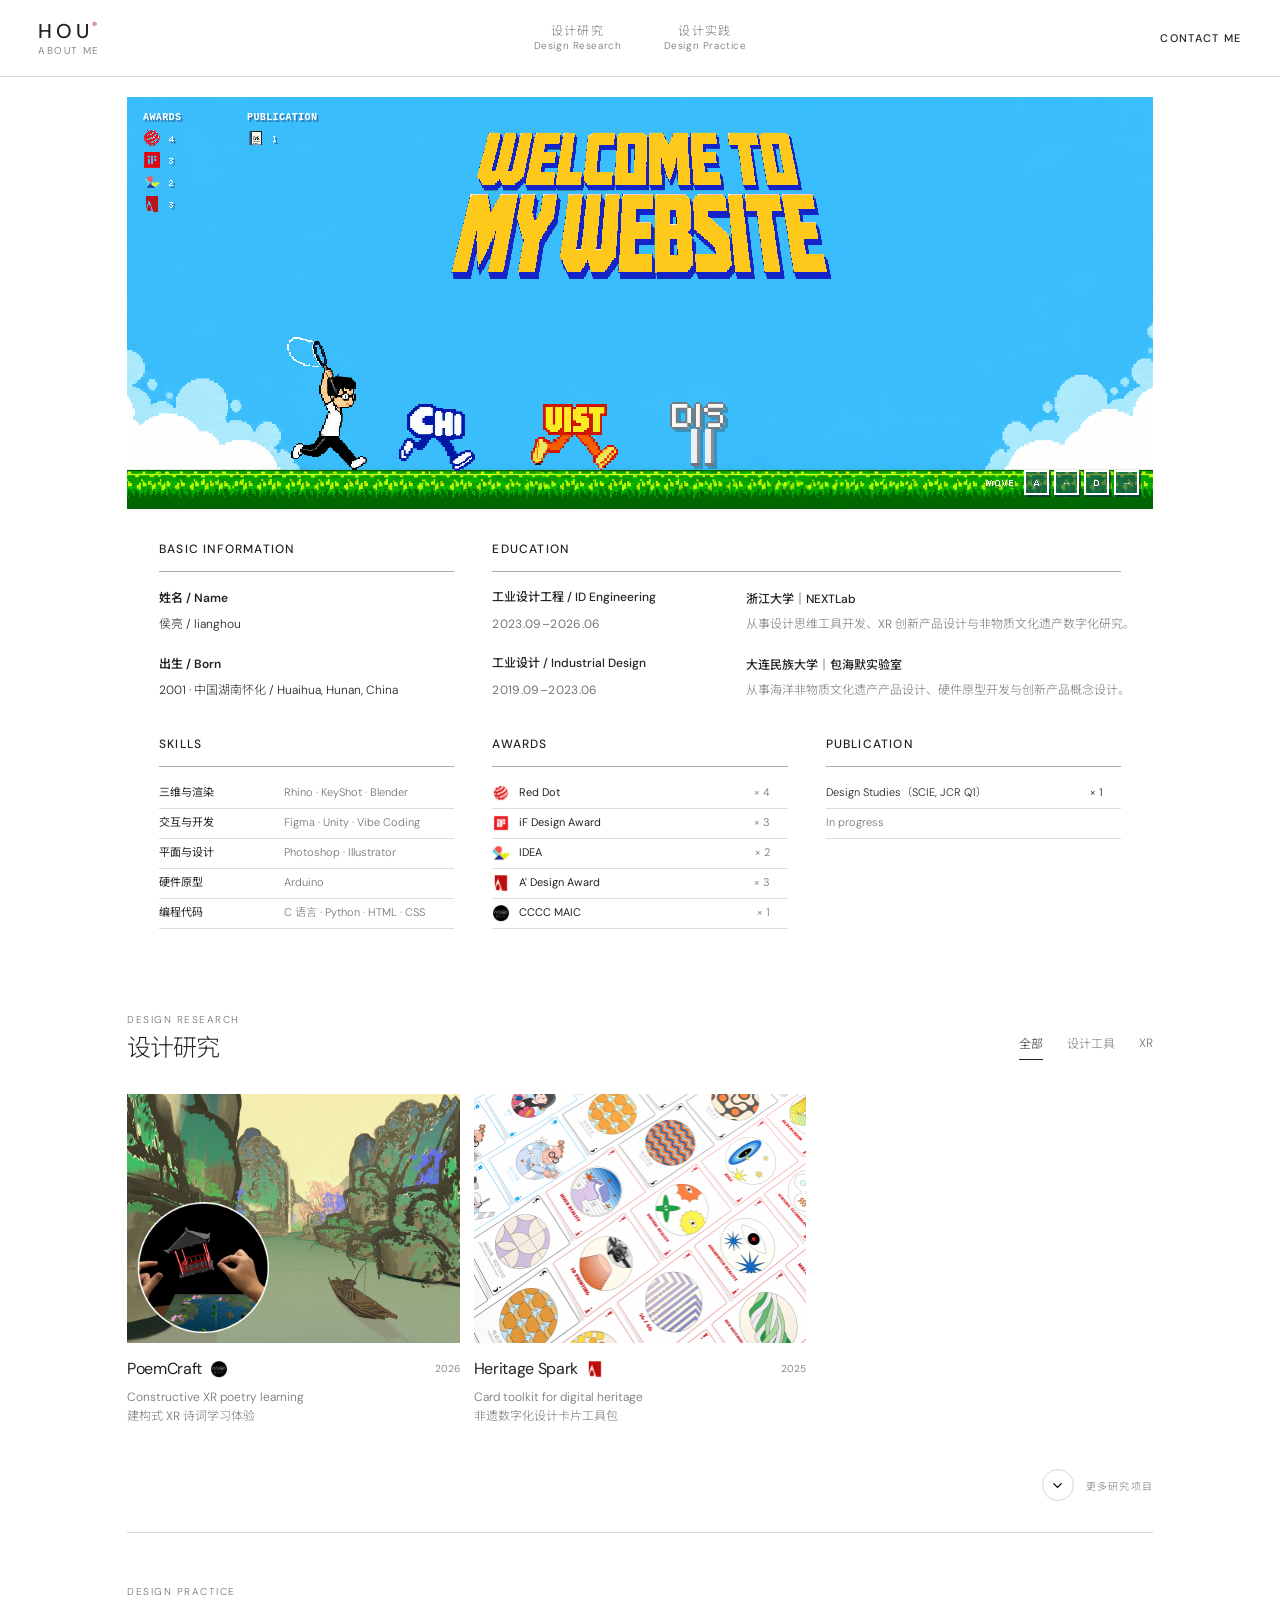
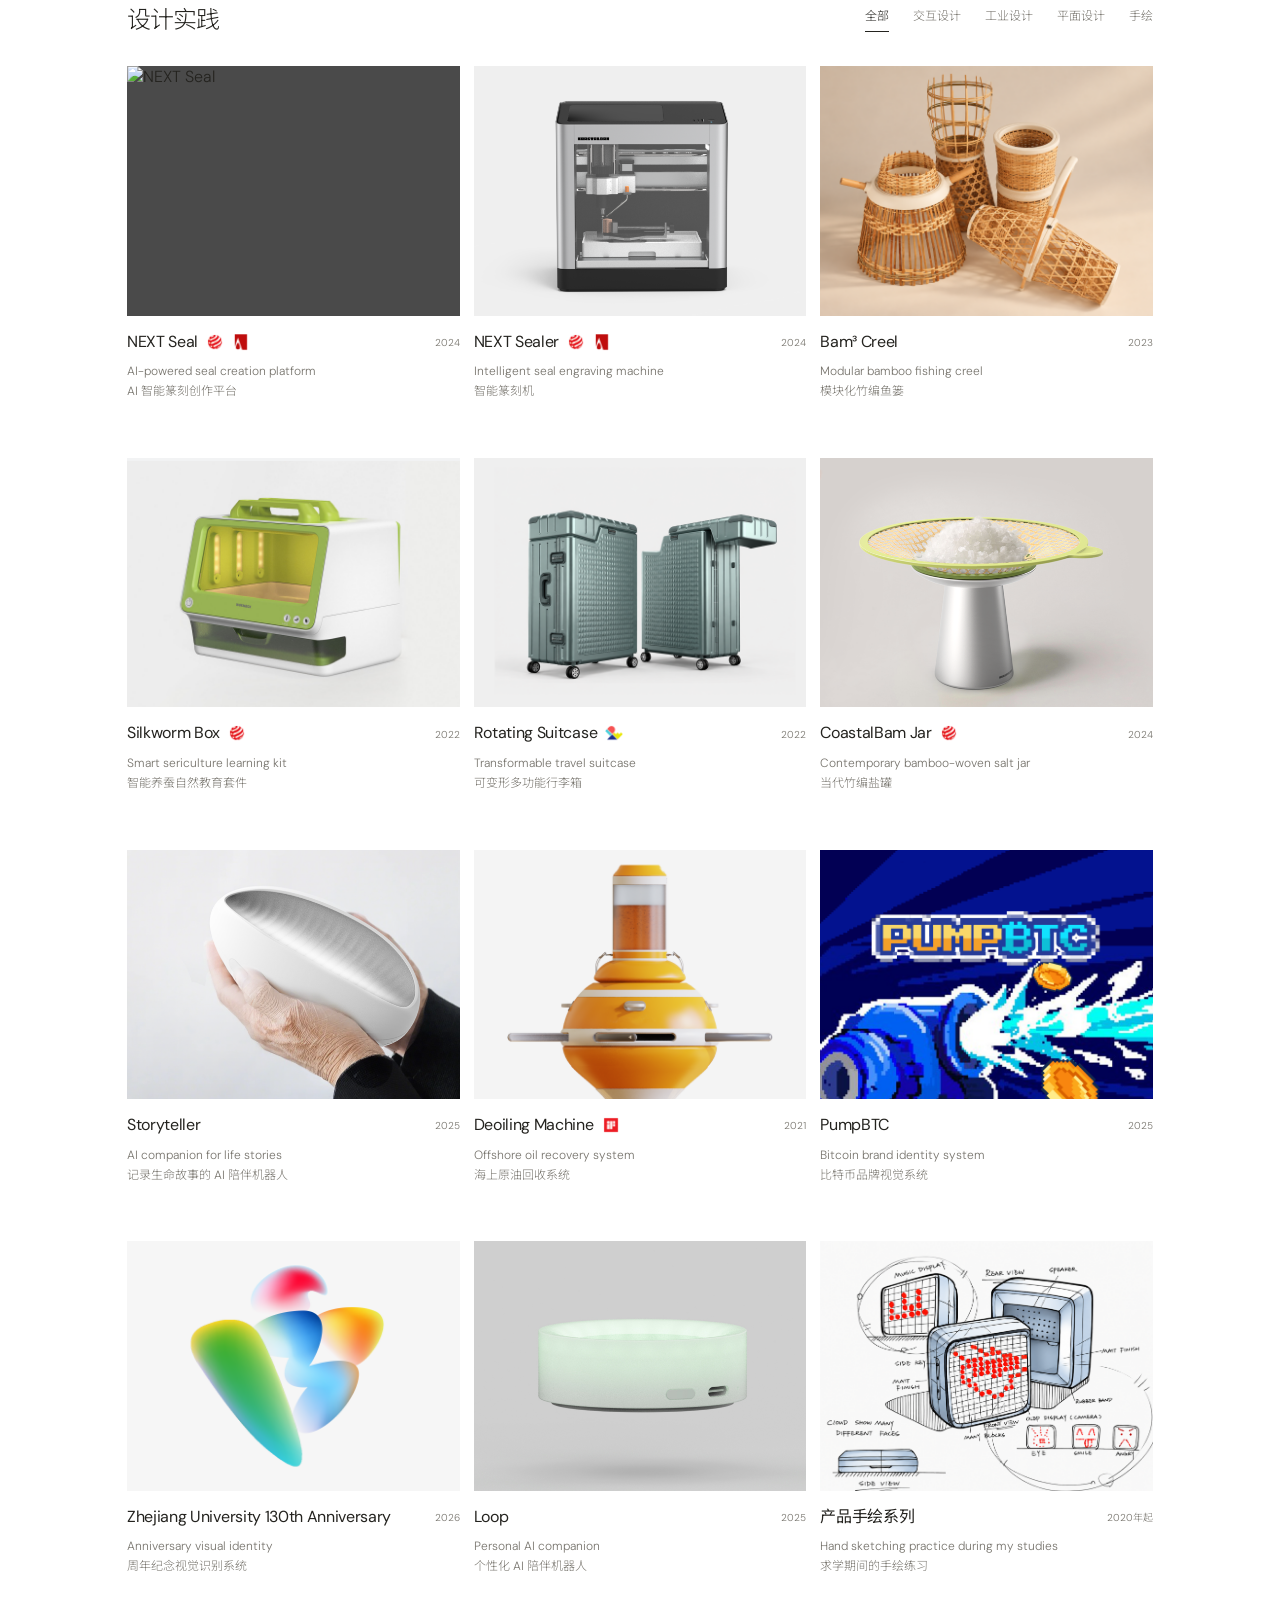
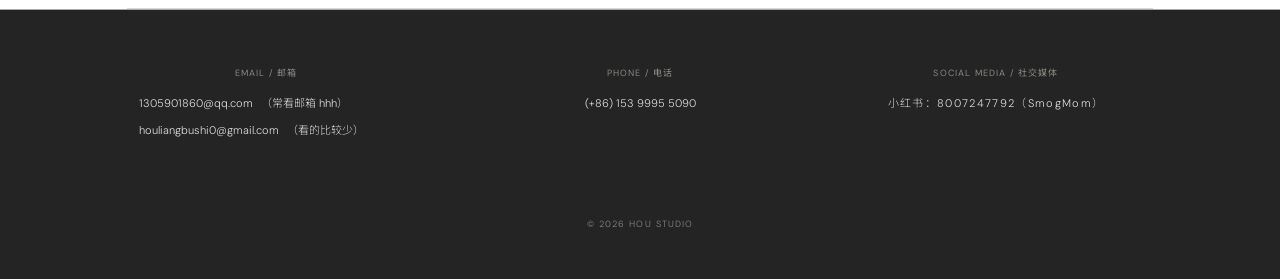
==== commit 8ea656c8: "Update portfolio projects and about section" ====
--- a/index.html
+++ b/index.html
@@ -5,6 +5,9 @@
     <meta name="viewport" content="width=device-width, initial-scale=1.0" />
     <meta name="description" content="A quiet, considered portfolio for multidisciplinary design work." />
     <title>Lianghou portfolio</title>
+    <link rel="icon" type="image/png" sizes="64x64" href="assets/favicon/favicon-64.png" />
+    <link rel="icon" href="favicon.ico" sizes="any" />
+    <link rel="apple-touch-icon" sizes="180x180" href="assets/favicon/apple-touch-icon.png" />
     <link rel="preconnect" href="https://fonts.googleapis.com" />
     <link rel="preconnect" href="https://fonts.gstatic.com" crossorigin />
     <link href="https://fonts.googleapis.com/css2?family=DM+Sans:wght@300;400;500&family=Noto+Sans+SC:wght@300;400;500&display=swap" rel="stylesheet" />
@@ -128,7 +131,7 @@
             <section class="profile-group publication-group" aria-labelledby="publicationTitle">
               <h2 id="publicationTitle">Publication</h2>
               <div class="publication-list">
-                <p><span>Design Studies</span><span>× 1</span></p>
+                <p><span>Design Studies（SCIE, JCR Q1）</span><span>× 1</span></p>
                 <p><span>In progress</span></p>
               </div>
             </section>
@@ -157,6 +160,7 @@
             <li><button class="filter-button" type="button" data-filter="ux">交互设计</button></li>
             <li><button class="filter-button" type="button" data-filter="industrial">工业设计</button></li>
             <li><button class="filter-button" type="button" data-filter="graphic">平面设计</button></li>
+            <li><button class="filter-button" type="button" data-filter="sketch">手绘</button></li>
           </ul>
         </div>
         <div class="practice-grid" id="practiceGrid"></div>
@@ -187,15 +191,29 @@
       <div class="about-inner">
         <div class="about-head"><p>About Me / 关于我</p><button id="closeAbout" type="button" aria-label="关闭介绍"><img src="assets/icons/x.svg" alt=""></button></div>
         <div class="about-content">
-          <section class="about-profile" aria-label="个人资料">
-            <img class="about-photo" src="assets/about/liang-hou.jpg" alt="侯亮在森林栈道上的个人照片">
+          <section class="about-profile" aria-label="兴趣图片">
+            <div class="about-photo-stage">
+              <img class="about-photo" id="hobbyPhoto" src="assets/about/liang-hou.jpg" alt="侯亮在森林栈道上的个人照片">
+              <div class="about-photo-placeholder" id="hobbyPhotoPlaceholder" hidden>
+                <span id="hobbyPhotoLabel">做饭</span>
+                <small>IMAGE COMING SOON / 图片待补充</small>
+              </div>
+            </div>
           </section>
           <section class="about-story" aria-labelledby="aboutStoryTitle">
             <h2 id="aboutStoryTitle">About Me</h2>
             <p>我叫侯亮，是一名工业设计背景的设计师，也是一名对新鲜事物保持强烈好奇心的探索者。我喜欢观察生活里那些不起眼却有趣的现象，并尝试通过设计、技术和实验把它们变成真实的作品。我的兴趣横跨产品设计、人机交互、传统文化与新型交互材料。希望未来能够继续在设计与研究的交叉地带探索，把那些看起来有些异想天开的想法，认真地变成现实。</p>
             <div class="about-hobby-block">
               <h3>Hobby</h3>
-              <ul><li>做饭</li><li>看动物世界</li><li>游泳</li><li>园艺</li></ul>
+              <div class="about-hobby-buttons" role="group" aria-label="选择兴趣图片">
+                <button class="is-active" type="button" data-hobby="亲近大自然" data-image="assets/about/liang-hou.jpg" aria-pressed="true">亲近大自然</button>
+                <button type="button" data-hobby="做饭" data-image="assets/about/hobbies/cooking.jpg" aria-pressed="false">做饭</button>
+                <button type="button" data-hobby="看动物世界" data-image="assets/about/hobbies/wildlife.jpg" aria-pressed="false">看动物世界</button>
+                <button type="button" data-hobby="游泳" data-image="assets/about/hobbies/swimming-v5.jpg" data-position="center center" aria-pressed="false">游泳</button>
+                <button type="button" data-hobby="园艺" data-image="assets/about/hobbies/gardening.jpg" aria-pressed="false">园艺</button>
+                <button type="button" data-hobby="旅行摄影" data-image="assets/about/hobbies/travel-photography.jpg" aria-pressed="false">旅行摄影</button>
+                <button type="button" data-hobby="用垃圾做时装设计" data-image="assets/about/hobbies/waste-styling.png" data-position="center center" aria-pressed="false">用垃圾做时装设计</button>
+              </div>
             </div>
           </section>
         </div>
--- a/styles.css
+++ b/styles.css
@@ -191,15 +191,23 @@
 .about-head button { width:32px; height:32px; padding:7px; border:0; background:none; cursor:pointer; }
 .about-head button img { width:100%; height:100%; display:block; }
 .about-content { margin:22px 0 54px; display:grid; grid-template-columns:1fr 1fr; gap:64px; align-items:start; }
-.about-photo { width:100%; aspect-ratio:4/3; display:block; object-fit:cover; object-position:center 62%; }
+.about-photo-stage { position:relative; width:100%; aspect-ratio:4/3; overflow:hidden; background:#f1f0ec; }
+.about-photo { width:100%; height:100%; display:block; object-fit:cover; object-position:center 62%; }
+.about-photo-placeholder { position:absolute; inset:0; display:flex; flex-direction:column; align-items:center; justify-content:center; gap:8px; color:#252525; text-align:center; }
+.about-photo-placeholder[hidden] { display:none; }
+.about-photo-placeholder span { font-size:18px; }
+.about-photo-placeholder small { color:#89867f; font-size:9px; letter-spacing:.12em; }
 .about-story h2 { margin:0; font-size:12px; font-style:italic; font-weight:600; letter-spacing:.04em; }
 .about-story { align-self:center; max-width:390px; }
 .about-story h2 { margin-bottom:28px; font-style:normal; font-size:15px; }
 .about-story p { margin:0 0 14px; font-size:12px; line-height:1.9; text-align:justify; }
 .about-hobby-block { margin-top:22px; }
 .about-hobby-block h3 { margin:0 0 10px; font-size:11px; font-style:italic; font-weight:600; letter-spacing:.04em; }
-.about-hobby-block ul { margin:0; padding:0; display:flex; flex-wrap:wrap; gap:7px; list-style:none; }
-.about-hobby-block li { padding:5px 10px; border:1px solid #c9c7c1; border-radius:2px; font-size:11px; line-height:1.3; }
+.about-hobby-buttons { display:flex; flex-wrap:wrap; gap:7px; }
+.about-hobby-buttons button { padding:6px 11px; border:1px solid #c9c7c1; border-radius:2px; background:#fff; color:#252525; font:inherit; font-size:11px; line-height:1.3; cursor:pointer; transition:background-color .18s ease,color .18s ease,border-color .18s ease; }
+.about-hobby-buttons button:hover { border-color:#252525; }
+.about-hobby-buttons button.is-active { border-color:#252525; background:#252525; color:#fff; }
+.about-hobby-buttons button:focus-visible { outline:2px solid #252525; outline-offset:2px; }
 .hero { min-height:65vh; padding:10vh 5vw 6vh; display:flex; flex-direction:column; justify-content:space-between; }
 .eyebrow { margin:0 0 28px; color:var(--accent); font-size:10px; text-transform:uppercase; letter-spacing:.18em; font-weight:500; }
 .hero h1 { margin:0; max-width:1050px; font-size:clamp(48px,7.7vw,118px); line-height:.91; letter-spacing:-.055em; font-weight:300; }
@@ -279,7 +287,7 @@
   .about-dialog { width:calc(100% - 20px); max-height:calc(100vh - 20px); }
   .about-inner { min-height:0; padding:22px 18px 34px; }
   .about-content { margin-top:20px; grid-template-columns:1fr; gap:48px; }
-  .about-photo { aspect-ratio:4/3; }
+  .about-photo-stage { aspect-ratio:4/3; }
   .about-story { max-width:none; }
   .content-switcher { height:70px; gap:40px; }
   .content-switcher .discipline-tab { font-size:11px; }
@@ -317,6 +325,9 @@
 .filter-button { padding:7px 0; border:0; border-bottom:1px solid transparent; color:var(--muted); background:none; cursor:pointer; font-size:12px; }
 .filter-button.active { color:var(--ink); border-color:var(--ink); }
 .portfolio-section .project-grid,.practice-grid { display:grid; grid-template-columns:repeat(3,minmax(0,1fr)); gap:56px 14px; }
+.practice-empty-state { grid-column:1/-1; min-height:220px; display:flex; flex-direction:column; align-items:center; justify-content:center; border-top:1px solid var(--line); color:var(--muted); text-align:center; }
+.practice-empty-state p { margin:0 0 7px; font-size:12px; letter-spacing:.08em; text-transform:uppercase; }
+.practice-empty-state span { font-size:11px; }
 .portfolio-section .project-card:nth-child(n+4) { display:none; }
 .portfolio-section.expanded .project-card:nth-child(n+4) { display:block; }
 .practice-card[hidden],.project-card[hidden] { display:none!important; }
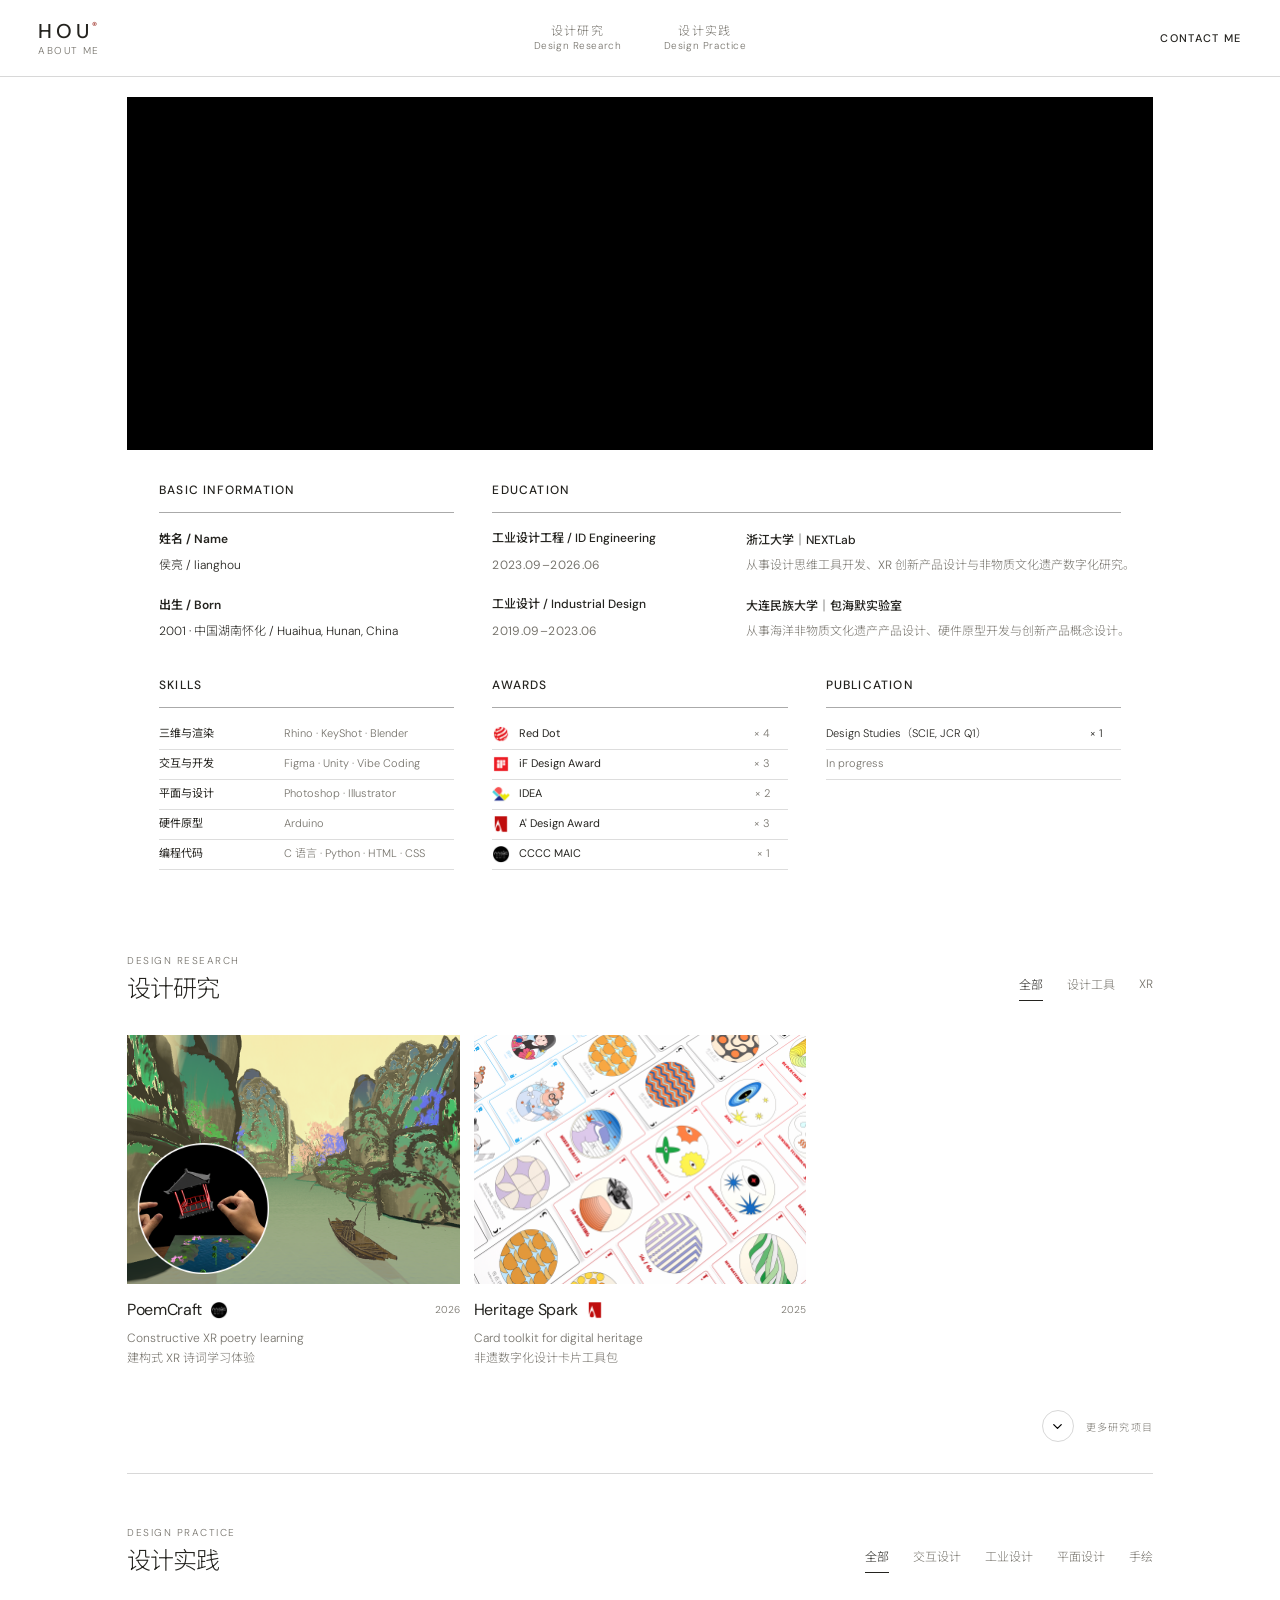
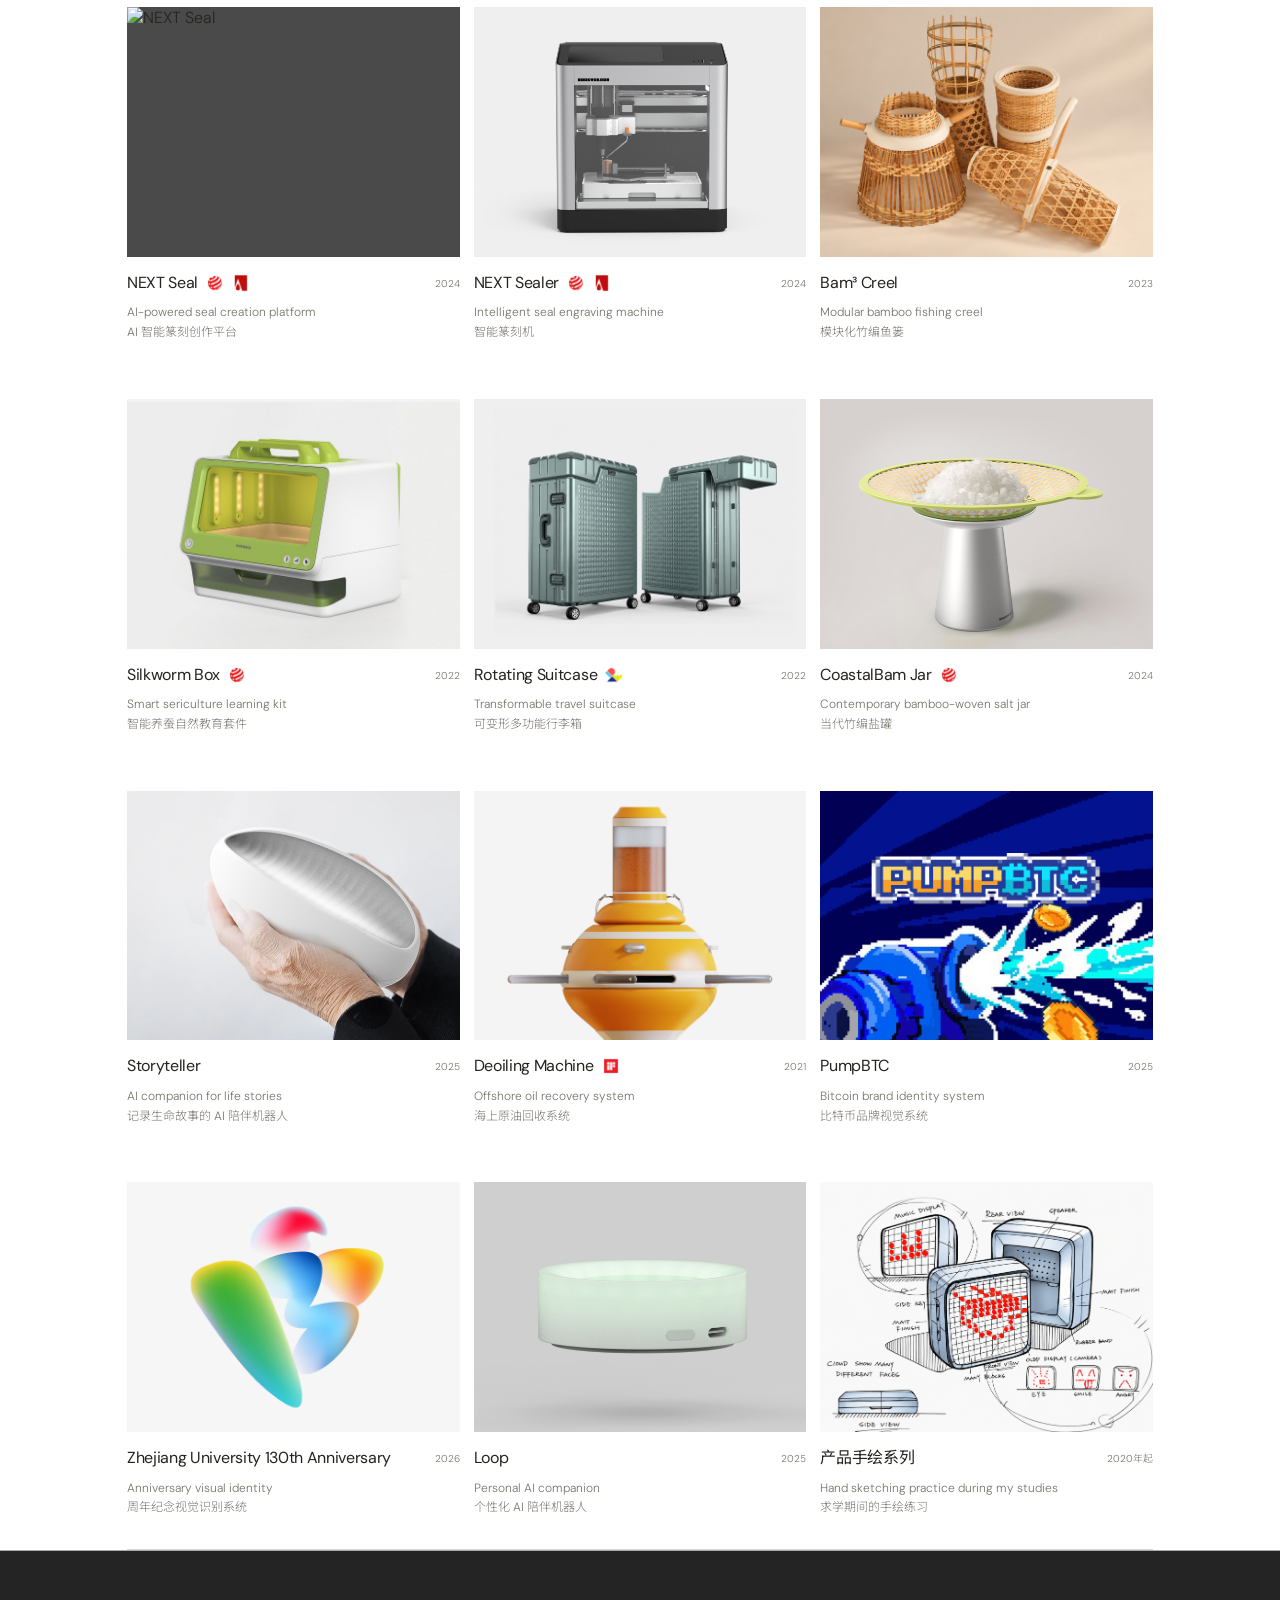
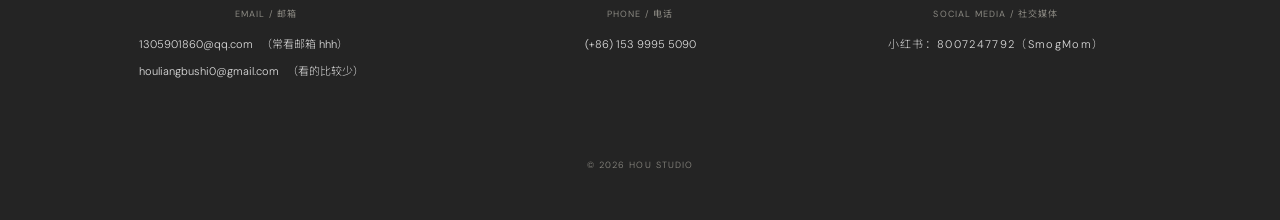
==== commit 9467aef5: "Update homepage video sequence and hobbies" ====
--- a/index.html
+++ b/index.html
@@ -30,40 +30,18 @@
 
     <main id="top">
       <div class="home-wrap">
-      <section class="interaction-zone" aria-label="HOU 像素奔跑动画">
+      <section class="interaction-zone" aria-label="HOU 像素奔跑与 Poemcraft 展示">
         <div class="pixel-stage" id="pixelStage">
-          <div class="escape-background" aria-hidden="true"></div>
-          <img class="escape-title" src="assets/interaction/title/welcome-title-yellow-blue.png" alt="Welcome to my website">
-          <aside class="pixel-scoreboard" aria-label="Achievement scoreboard">
-            <section>
-              <h2>Awards</h2>
-              <ul>
-                <li><img src="assets/interaction/icons/award-red-dot.png" alt="Red Dot"><b>4</b></li>
-                <li><img src="assets/interaction/icons/award-if.png" alt="iF"><b>3</b></li>
-                <li><img src="assets/interaction/icons/award-idea.png" alt="IDEA"><b>2</b></li>
-                <li><img src="assets/interaction/icons/award-adesign.png" alt="A' Design"><b>3</b></li>
-              </ul>
-            </section>
-            <section>
-              <h2>Publication</h2>
-              <ul>
-                <li><img src="assets/interaction/icons/publication-design-studies.png" alt="Design Studies"><b>1</b></li>
-              </ul>
-            </section>
-          </aside>
-          <div class="winged-award winged-red-dot" aria-hidden="true"><img src="assets/interaction/icons/award-red-dot.png" alt=""></div>
-          <div class="winged-award winged-if" aria-hidden="true"><img src="assets/interaction/icons/award-if.png" alt=""></div>
-          <div class="escape-target escape-chi" aria-label="Running CHI"></div>
-          <div class="escape-target escape-uist" aria-label="Running UIST"></div>
-          <div class="escape-target escape-dis" aria-label="Running DIS">
-            <span>DIS</span><i aria-hidden="true"></i><i aria-hidden="true"></i>
-          </div>
-
-          <div class="pixel-player" id="pixelPlayer" aria-label="Running pixel character"></div>
-          <div class="pixel-move-hint" aria-label="Use A and D or the left and right arrow keys to move">
-            <span>Move</span>
-            <div><kbd>A</kbd><kbd>←</kbd><kbd>D</kbd><kbd>→</kbd></div>
-          </div>
+          <video class="home-intro-video" autoplay muted playsinline preload="auto" aria-label="人物与 CHI、UIST、DIS 三个会议小人从左向右奔跑，圆形黑幕最后收拢至人物头部，画面变黑">
+            <source src="assets/interaction/video/home-intro.mp4?v=8" type="video/mp4">
+            您的浏览器不支持视频播放。
+          </video>
+          <video class="home-showcase-video home-poemcraft-video" muted playsinline preload="auto" aria-label="Poemcraft 交互展示">
+            <source src="assets/interaction/video/poemcraft.mp4?v=2" type="video/mp4">
+          </video>
+          <video class="home-showcase-video" muted playsinline preload="auto" aria-label="山水交互展示">
+            <source src="assets/interaction/video/showcase-second.mp4" type="video/mp4">
+          </video>
         </div>
       </section>
 
@@ -208,11 +186,12 @@
               <div class="about-hobby-buttons" role="group" aria-label="选择兴趣图片">
                 <button class="is-active" type="button" data-hobby="亲近大自然" data-image="assets/about/liang-hou.jpg" aria-pressed="true">亲近大自然</button>
                 <button type="button" data-hobby="做饭" data-image="assets/about/hobbies/cooking.jpg" aria-pressed="false">做饭</button>
-                <button type="button" data-hobby="看动物世界" data-image="assets/about/hobbies/wildlife.jpg" aria-pressed="false">看动物世界</button>
                 <button type="button" data-hobby="游泳" data-image="assets/about/hobbies/swimming-v5.jpg" data-position="center center" aria-pressed="false">游泳</button>
                 <button type="button" data-hobby="园艺" data-image="assets/about/hobbies/gardening.jpg" aria-pressed="false">园艺</button>
                 <button type="button" data-hobby="旅行摄影" data-image="assets/about/hobbies/travel-photography.jpg" aria-pressed="false">旅行摄影</button>
                 <button type="button" data-hobby="用垃圾做时装设计" data-image="assets/about/hobbies/waste-styling.png" data-position="center center" aria-pressed="false">用垃圾做时装设计</button>
+                <button type="button" data-hobby="钩织" aria-pressed="false">钩织</button>
+                <button type="button" data-hobby="编织" aria-pressed="false">编织</button>
               </div>
             </div>
           </section>
--- a/styles.css
+++ b/styles.css
@@ -53,9 +53,6 @@
 .escape-dis span { position:absolute; z-index:2; top:12%; left:50%; color:#f7f7f4; background:transparent; font:clamp(29px,3vw,44px)/1 "Pixer",monospace; letter-spacing:.02em; text-shadow:-2px 0 #747c83,0 2px #747c83,2px 0 #747c83,0 -2px #747c83,2px 2px 0 #929aa1; transform:translateX(-50%); white-space:nowrap; }
 .escape-dis i { position:absolute; z-index:1; bottom:-3%; left:43%; width:9px; height:45%; background:#edf0f1; box-shadow:inset -3px 0 0 #858d94,0 3px 0 #6f7780; transform-origin:50% 0; animation:dis-leg-run .3s steps(1,end) infinite; }
 .escape-dis i:last-child { left:57%; animation-delay:-.15s; }
-.pixel-move-hint { position:absolute; z-index:14; right:14px; bottom:14px; display:flex; align-items:center; gap:10px; color:#fff; font:10px/1 "Pixer",monospace; text-transform:uppercase; text-shadow:2px 2px 0 rgba(36,67,111,.55); pointer-events:none; }
-.pixel-move-hint>div { display:flex; gap:5px; }
-.pixel-move-hint kbd { width:25px; height:25px; display:grid; place-items:center; border:2px solid #fff; color:#fff; background:rgba(36,67,111,.55); box-shadow:2px 2px 0 rgba(19,39,78,.65); font:10px/1 "Pixer",monospace; }
 .winged-award { position:absolute; z-index:5; left:104%; width:84px; height:34px; background:transparent; image-rendering:pixelated; will-change:left,top,opacity; }
 .winged-award img { position:absolute; z-index:2; inset:6px auto auto 4px; width:24px; height:24px; object-fit:contain; image-rendering:pixelated; filter:drop-shadow(2px 2px 0 rgba(36,67,111,.28)); }
 .winged-award::before,.winged-award::after { content:''; position:absolute; z-index:1; background:#fff; image-rendering:pixelated; animation:award-exhaust .28s steps(2) infinite; }
@@ -193,7 +190,8 @@
 .about-content { margin:22px 0 54px; display:grid; grid-template-columns:1fr 1fr; gap:64px; align-items:start; }
 .about-photo-stage { position:relative; width:100%; aspect-ratio:4/3; overflow:hidden; background:#f1f0ec; }
 .about-photo { width:100%; height:100%; display:block; object-fit:cover; object-position:center 62%; }
-.about-photo-placeholder { position:absolute; inset:0; display:flex; flex-direction:column; align-items:center; justify-content:center; gap:8px; color:#252525; text-align:center; }
+.about-photo[hidden] { display:none; }
+.about-photo-placeholder { position:absolute; inset:0; display:flex; flex-direction:column; align-items:center; justify-content:center; gap:8px; background:#e5e5e5; color:#252525; text-align:center; }
 .about-photo-placeholder[hidden] { display:none; }
 .about-photo-placeholder span { font-size:18px; }
 .about-photo-placeholder small { color:#89867f; font-size:9px; letter-spacing:.12em; }
@@ -498,3 +496,9 @@
   .education-list li > div:last-child > span,
   .education-list li > div:last-child > p { grid-column:1; grid-row:auto; }
 }
+
+/* Prerendered intro: plays once and holds on the final black frame. */
+#pixelStage { background:#000; height:auto; min-height:0; aspect-ratio:1280/440; }
+.home-intro-video { display:block; width:100%; height:100%; object-fit:cover; background:#000; }
+.home-showcase-video { position:absolute; inset:0; width:100%; height:100%; object-fit:cover; opacity:0; pointer-events:none; }
+.home-poemcraft-video { transform:scale(1.03); }
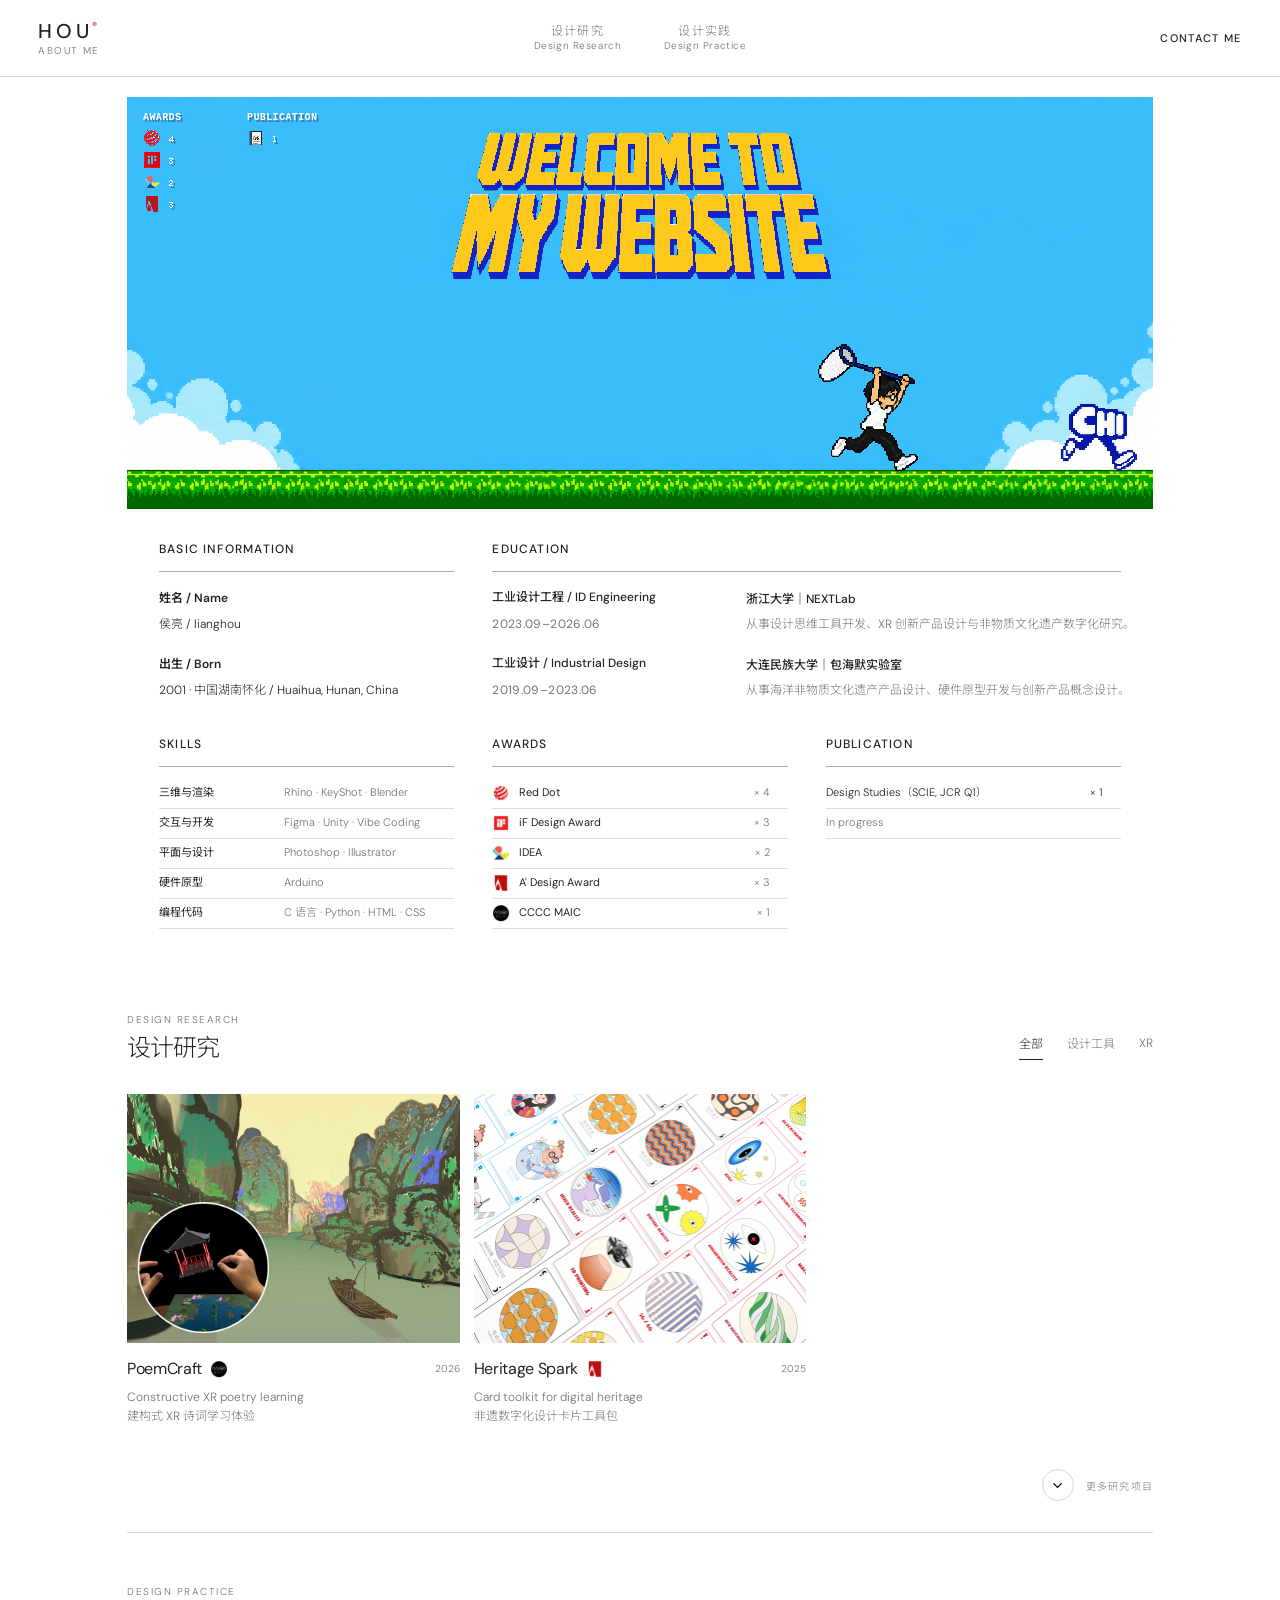
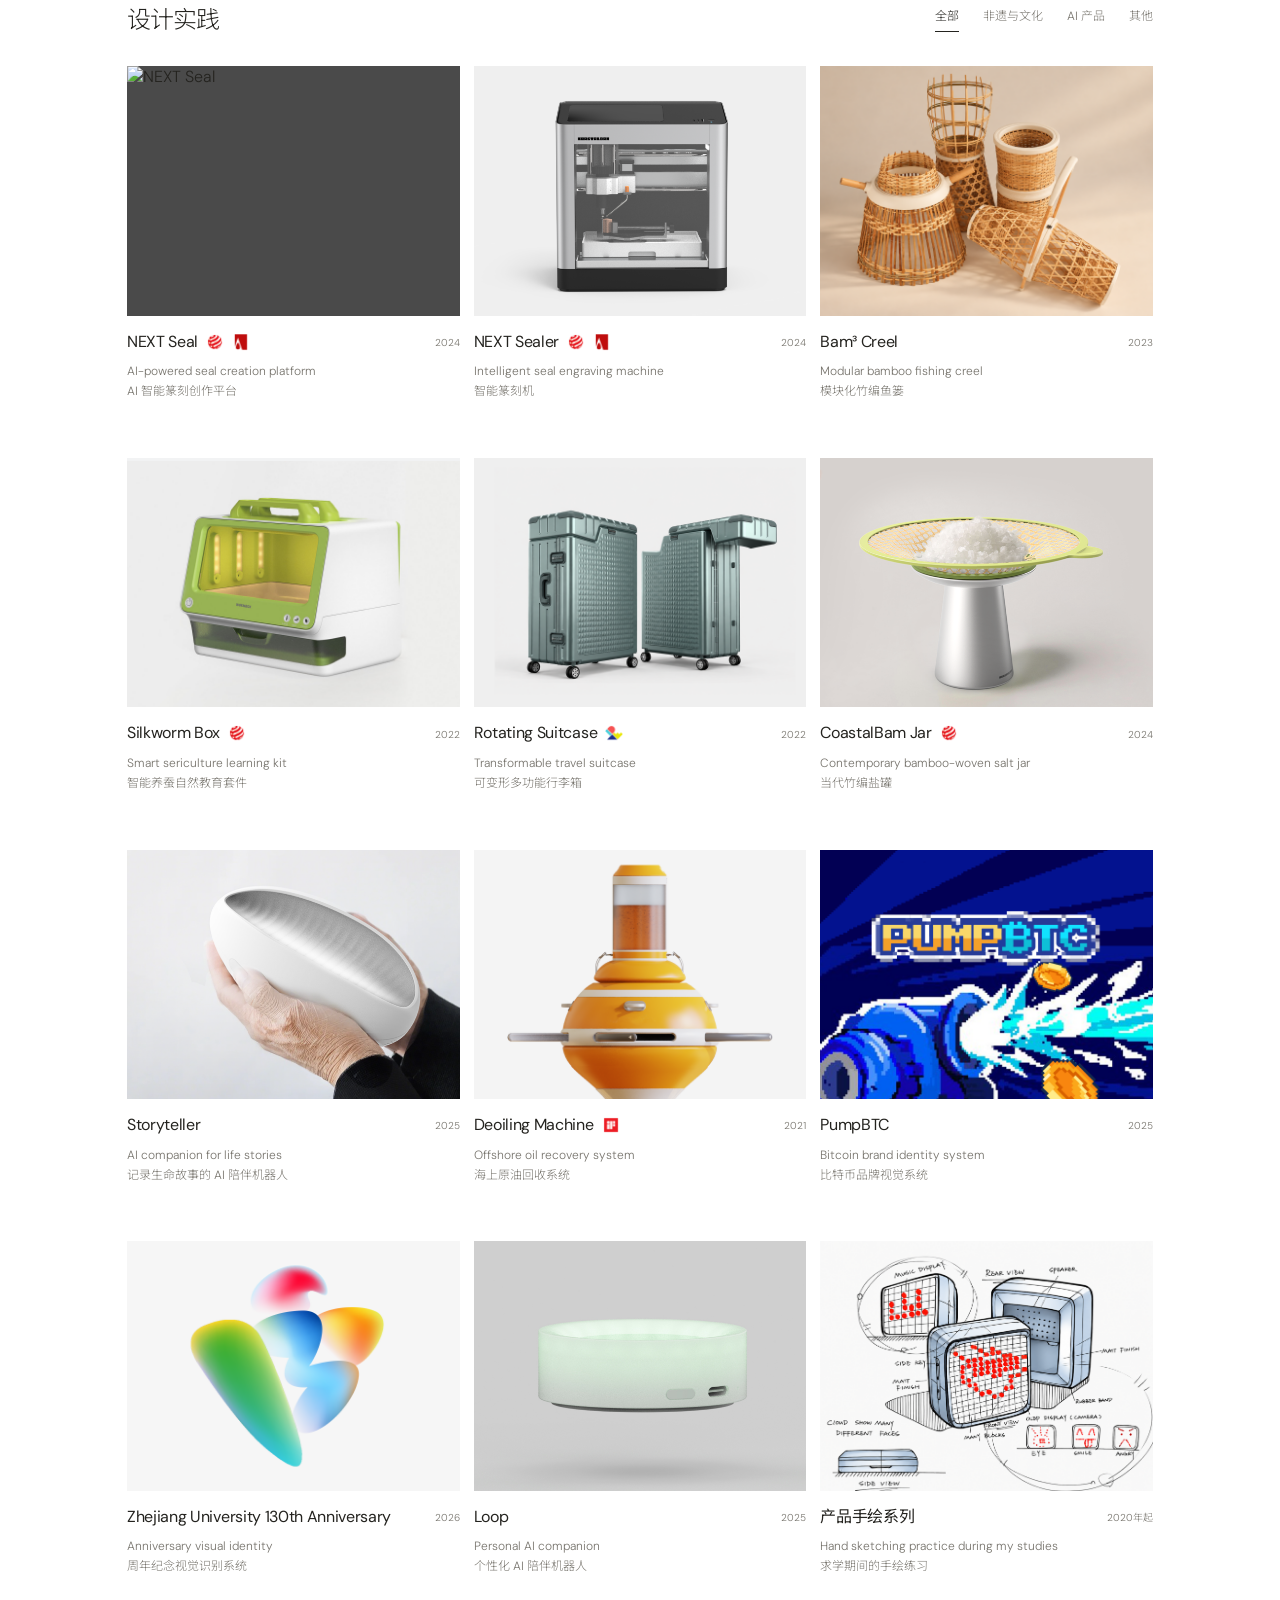
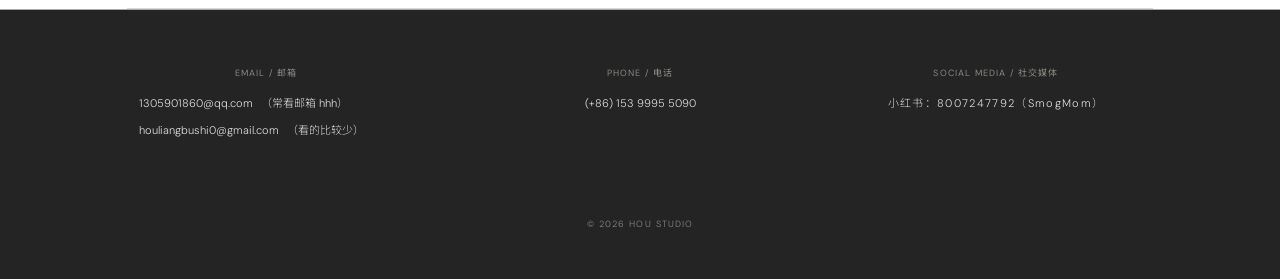
==== commit 5df642de: "Update homepage animation and project media" ====
--- a/index.html
+++ b/index.html
@@ -30,17 +30,42 @@
 
     <main id="top">
       <div class="home-wrap">
-      <section class="interaction-zone" aria-label="HOU 像素奔跑与 Poemcraft 展示">
+      <section class="interaction-zone" aria-label="HOU 像素追赶动画">
         <div class="pixel-stage" id="pixelStage">
-          <video class="home-intro-video" autoplay muted playsinline preload="auto" aria-label="人物与 CHI、UIST、DIS 三个会议小人从左向右奔跑，圆形黑幕最后收拢至人物头部，画面变黑">
-            <source src="assets/interaction/video/home-intro.mp4?v=8" type="video/mp4">
-            您的浏览器不支持视频播放。
-          </video>
-          <video class="home-showcase-video home-poemcraft-video" muted playsinline preload="auto" aria-label="Poemcraft 交互展示">
+          <div class="escape-background" aria-hidden="true"></div>
+          <img class="escape-title" src="assets/interaction/title/welcome-title-yellow-blue.png" alt="Welcome to my website">
+          <aside class="pixel-scoreboard" aria-label="Achievement scoreboard">
+            <section>
+              <h2>Awards</h2>
+              <ul>
+                <li><img src="assets/interaction/icons/award-red-dot.png" alt="Red Dot"><b>4</b></li>
+                <li><img src="assets/interaction/icons/award-if.png" alt="iF"><b>3</b></li>
+                <li><img src="assets/interaction/icons/award-idea.png" alt="IDEA"><b>2</b></li>
+                <li><img src="assets/interaction/icons/award-adesign.png" alt="A' Design"><b>3</b></li>
+              </ul>
+            </section>
+            <section>
+              <h2>Publication</h2>
+              <ul><li><img src="assets/interaction/icons/publication-design-studies.png" alt="Design Studies"><b>1</b></li></ul>
+            </section>
+          </aside>
+          <div class="winged-award winged-red-dot" aria-hidden="true"><img src="assets/interaction/icons/award-red-dot.png" alt=""></div>
+          <div class="winged-award winged-if" aria-hidden="true"><img src="assets/interaction/icons/award-if.png" alt=""></div>
+          <div class="escape-target escape-chi" aria-label="Running CHI"></div>
+          <div class="escape-target escape-uist" aria-label="Running UIST"></div>
+          <div class="escape-target escape-dis" aria-label="Running CSCW"><span>CSCW</span><i aria-hidden="true"></i><i aria-hidden="true"></i></div>
+          <div class="pixel-player" id="pixelPlayer" aria-label="追赶途中摔倒并流泪的像素人物"></div>
+          <div class="pixel-tears" id="pixelTears" aria-hidden="true"><i></i><i></i><i></i></div>
+          <div class="pixel-scene-caption" id="pixelSceneCaption" aria-live="polite"></div>
+          <div class="escape-iris" id="escapeIris" aria-hidden="true"></div>
+          <video class="home-showcase-video home-poemcraft-video" muted playsinline preload="auto" aria-label="PoemCraft 交互展示">
             <source src="assets/interaction/video/poemcraft.mp4?v=2" type="video/mp4">
           </video>
           <video class="home-showcase-video" muted playsinline preload="auto" aria-label="山水交互展示">
             <source src="assets/interaction/video/showcase-second.mp4" type="video/mp4">
+          </video>
+          <video class="home-showcase-video" muted playsinline preload="auto" aria-label="篆刻交互展示">
+            <source src="assets/interaction/video/seal-carving.mp4" type="video/mp4">
           </video>
         </div>
       </section>
@@ -135,14 +160,14 @@
           <div><p>Design Practice</p><h2>设计实践</h2></div>
           <ul class="filter-list" id="practiceFilters" aria-label="设计实践筛选">
             <li><button class="filter-button active" type="button" data-filter="all">全部</button></li>
-            <li><button class="filter-button" type="button" data-filter="ux">交互设计</button></li>
-            <li><button class="filter-button" type="button" data-filter="industrial">工业设计</button></li>
-            <li><button class="filter-button" type="button" data-filter="graphic">平面设计</button></li>
-            <li><button class="filter-button" type="button" data-filter="sketch">手绘</button></li>
+            <li><button class="filter-button" type="button" data-filter="heritage">非遗与文化</button></li>
+            <li><button class="filter-button" type="button" data-filter="ai">AI 产品</button></li>
+            <li><button class="filter-button" type="button" data-filter="other">其他</button></li>
           </ul>
         </div>
         <div class="practice-grid" id="practiceGrid"></div>
       </section>
+
       </div>
     </main>
 
--- a/styles.css
+++ b/styles.css
@@ -45,12 +45,12 @@
 .score-icon-text { border:2px solid currentColor; font:7px/1 "Pixer",monospace; text-shadow:none; }
 .score-icon-ds { font-size:6px; }
 .pixel-scoreboard b { font-weight:400; }
-.pixel-player { --player-size:clamp(118px,12vw,184px); position:absolute; z-index:6; left:12%; bottom:var(--runner-ground); width:var(--player-size); aspect-ratio:220/210; background-image:url('assets/interaction/escape-8bit/player-run-v8-raised.png'); background-repeat:no-repeat; background-size:600% 100%; background-position:0 0; image-rendering:pixelated; transform:translateX(var(--runner-shift,0px)); transform-origin:50% 100%; animation:escape-run .6s steps(1,end) infinite; will-change:transform,background-position; }
+.pixel-player { --player-size:clamp(124px,11vw,174px); position:absolute; z-index:6; left:12%; bottom:var(--runner-ground); width:var(--player-size); aspect-ratio:362/500; background-image:url('assets/interaction/escape-8bit/player-run-v2.png'); background-repeat:no-repeat; background-size:600% 100%; background-position:0 0; image-rendering:pixelated; transform:translateX(var(--runner-shift,0px)); transform-origin:50% 100%; animation:escape-run .6s steps(1,end) infinite; will-change:transform,background-position; }
 .escape-target { --target-height:clamp(62px,6vw,92px); position:absolute; z-index:5; bottom:var(--runner-ground); height:var(--target-height); background-color:transparent; background-repeat:no-repeat; background-size:600% 100%; background-position:0 0; image-rendering:pixelated; transform:translateX(var(--runner-shift,0px)); transform-origin:50% 100%; animation:escape-run .55s steps(1,end) infinite; will-change:transform,background-position; }
 .escape-chi { left:28%; width:calc(var(--target-height) / 2); background-image:url('assets/interaction/escape-8bit/chi-run-restored.png'); transform:translateX(var(--runner-shift,0px)) scale(2.45); transform-origin:50% 50%; }
 .escape-uist { left:38%; width:calc(var(--target-height) * 1.5); background-image:url('assets/interaction/escape-8bit/uist-run-v2.png'); transform:translateX(var(--runner-shift,0px)) scale(.9); transform-origin:50% 50%; animation-delay:-.18s; }
 .escape-dis { left:51%; bottom:calc(var(--runner-ground) + 3%); width:calc(var(--target-height) * 1.25); color:#f7f7f4; background:none; transform:translateX(var(--runner-shift,0px)); animation:none; filter:drop-shadow(3px 3px 0 rgba(58,65,73,.35)); }
-.escape-dis span { position:absolute; z-index:2; top:12%; left:50%; color:#f7f7f4; background:transparent; font:clamp(29px,3vw,44px)/1 "Pixer",monospace; letter-spacing:.02em; text-shadow:-2px 0 #747c83,0 2px #747c83,2px 0 #747c83,0 -2px #747c83,2px 2px 0 #929aa1; transform:translateX(-50%); white-space:nowrap; }
+.escape-dis span { position:absolute; z-index:2; top:12%; left:50%; color:#f7f7f4; background:transparent; font:clamp(29px,3vw,44px)/1 "Pixer",monospace; letter-spacing:-.06em; text-shadow:-2px 0 #747c83,0 2px #747c83,2px 0 #747c83,0 -2px #747c83,2px 2px 0 #929aa1; transform:translateX(-50%) scaleX(.84); transform-origin:50% 50%; white-space:nowrap; }
 .escape-dis i { position:absolute; z-index:1; bottom:-3%; left:43%; width:9px; height:45%; background:#edf0f1; box-shadow:inset -3px 0 0 #858d94,0 3px 0 #6f7780; transform-origin:50% 0; animation:dis-leg-run .3s steps(1,end) infinite; }
 .escape-dis i:last-child { left:57%; animation-delay:-.15s; }
 .winged-award { position:absolute; z-index:5; left:104%; width:84px; height:34px; background:transparent; image-rendering:pixelated; will-change:left,top,opacity; }
@@ -343,6 +343,7 @@
 @media (max-width:700px) {
   .home-page { padding-top:62px; }
   .header-sections { gap:16px; }
+  .header-sections .nav-en { display:none; }
   .header-sections a { font-size:10px; }
   .profile-zone { height:auto; margin:22px 4vw 0; padding:30px; grid-template-columns:1fr; gap:42px; }
   .profile-details { grid-template-columns:1fr; gap:36px; }
@@ -497,8 +498,33 @@
   .education-list li > div:last-child > p { grid-column:1; grid-row:auto; }
 }
 
-/* Prerendered intro: plays once and holds on the final black frame. */
-#pixelStage { background:#000; height:auto; min-height:0; aspect-ratio:1280/440; }
-.home-intro-video { display:block; width:100%; height:100%; object-fit:cover; background:#000; }
-.home-showcase-video { position:absolute; inset:0; width:100%; height:100%; object-fit:cover; opacity:0; pointer-events:none; }
+/* Live pixel chase: run, fall, cry, then close the iris. */
+#pixelStage { --player-shift:0px; --target-shift:0px; background:#21a7e8; }
+#pixelStage .pixel-player { background-image:url('assets/interaction/escape-8bit/player-run-v3.png'); transform:translateX(var(--player-shift)); }
+#pixelStage .escape-target { transform:translateX(var(--target-shift)); }
+#pixelStage .escape-chi { transform:translateX(var(--target-shift)) scale(2.45); }
+#pixelStage .escape-uist { transform:translateX(var(--target-shift)) scale(.9); }
+#pixelStage .pixel-player.is-falling,
+#pixelStage .pixel-player.is-fallen { background-image:url('assets/interaction/escape-8bit/player-fall-v3.png'); background-size:600% 100%; transform:translateX(var(--player-shift)); }
+#pixelStage .pixel-player.is-falling { animation:player-fall 1s steps(1,end) forwards; }
+#pixelStage .pixel-player.is-fallen { animation:none; background-position:100% 0; }
+.pixel-tears { position:absolute; z-index:16; display:flex; gap:4px; opacity:0; pointer-events:none; }
+.pixel-tears.is-visible { opacity:1; }
+.pixel-tears i { width:7px; height:11px; background:#49bfff; box-shadow:0 5px 0 #147fc5; animation:pixel-tear .7s steps(3,end) infinite; }
+.pixel-tears i:nth-child(2) { animation-delay:-.23s; }
+.pixel-tears i:nth-child(3) { animation-delay:-.46s; }
+.pixel-scene-caption { position:absolute; z-index:15; color:#fff; font:clamp(15px,2vw,28px)/1 "Pixer",monospace; letter-spacing:.06em; text-shadow:3px 3px 0 #26436f; white-space:nowrap; pointer-events:none; transform:translate(-50%,-100%); }
+.escape-iris { position:absolute; z-index:30; inset:0; opacity:0; pointer-events:none; }
+.escape-iris.is-visible { opacity:1; }
+.home-showcase-video { position:absolute; z-index:31; inset:0; width:100%; height:100%; object-fit:cover; opacity:0; visibility:hidden; pointer-events:none; background:#000; }
+.home-showcase-video.is-playing { visibility:visible; }
 .home-poemcraft-video { transform:scale(1.03); }
+@keyframes pixel-tear { 0% { transform:translateY(0); opacity:1; } 100% { transform:translateY(20px); opacity:0; } }
+@keyframes player-fall {
+  0%,16.666% { background-position-x:0; }
+  16.667%,33.333% { background-position-x:20%; }
+  33.334%,50% { background-position-x:40%; }
+  50.001%,66.666% { background-position-x:60%; }
+  66.667%,83.333% { background-position-x:80%; }
+  83.334%,100% { background-position-x:100%; }
+}
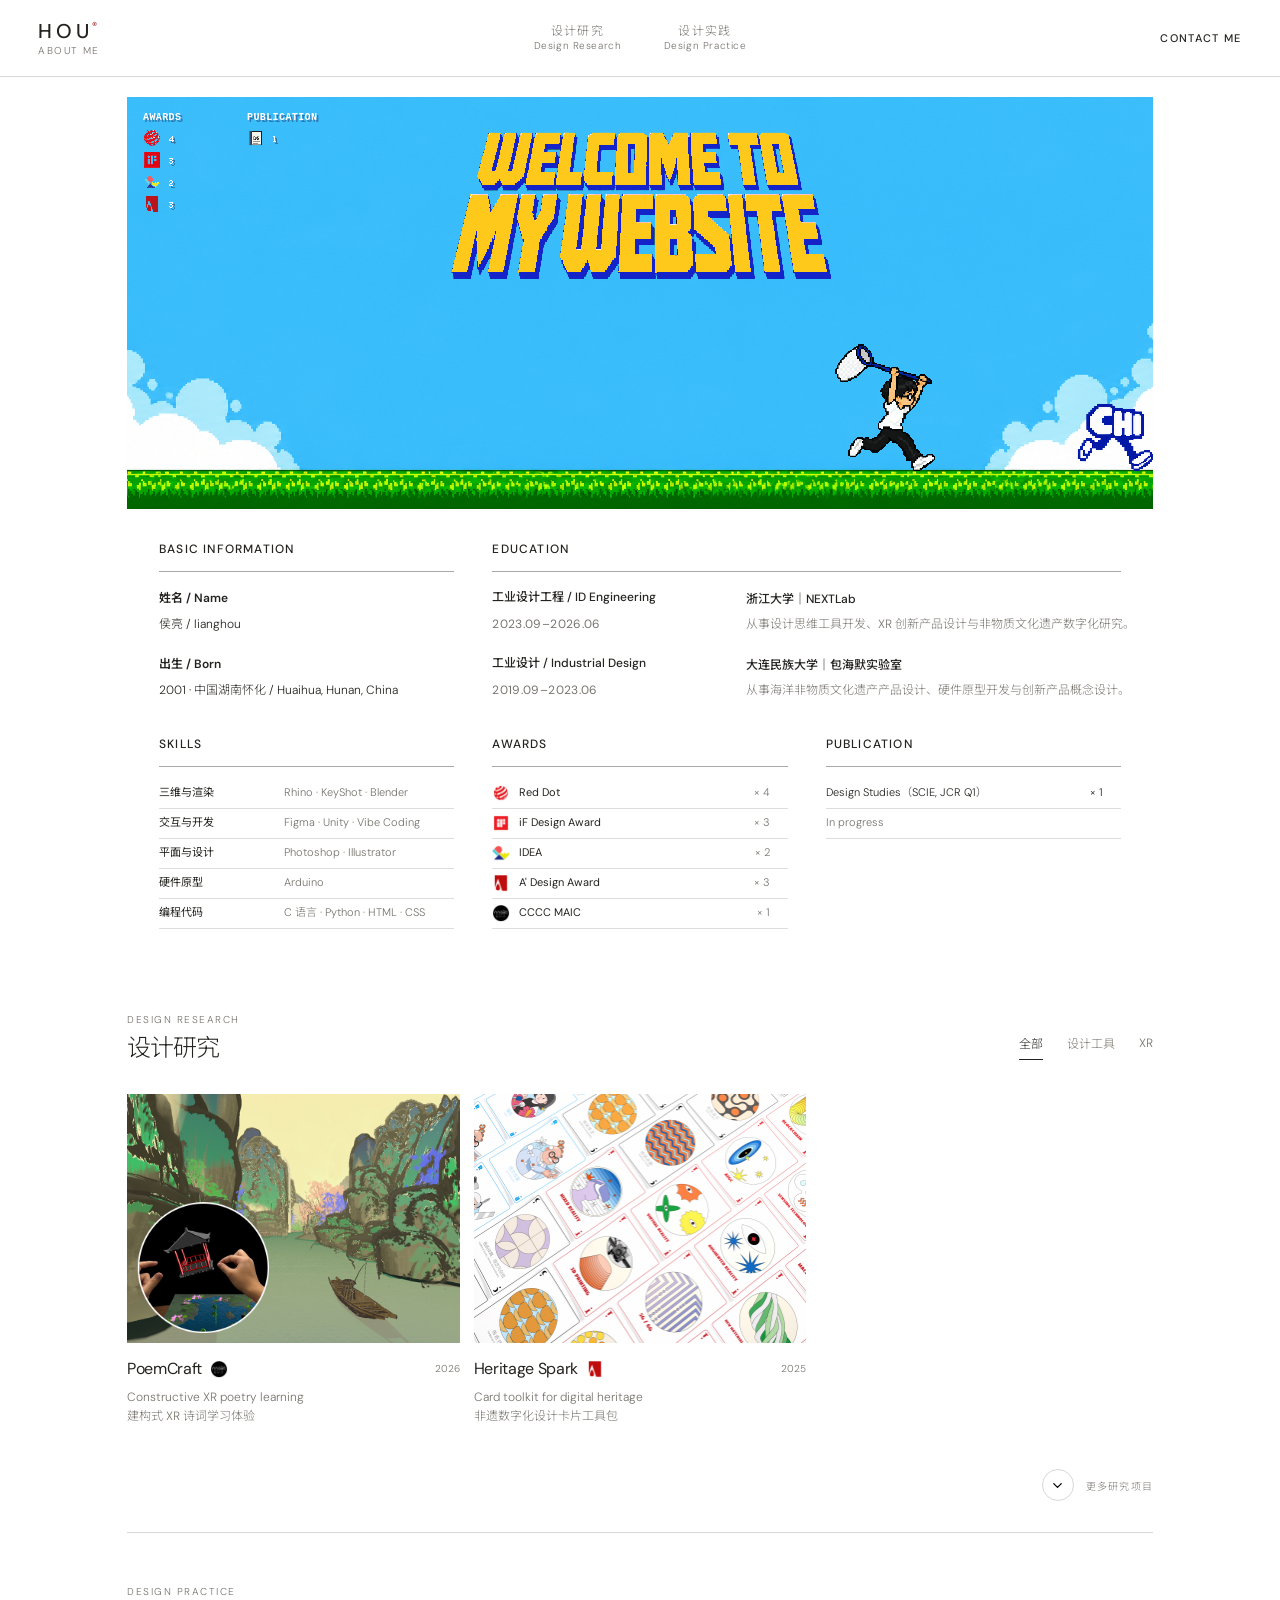
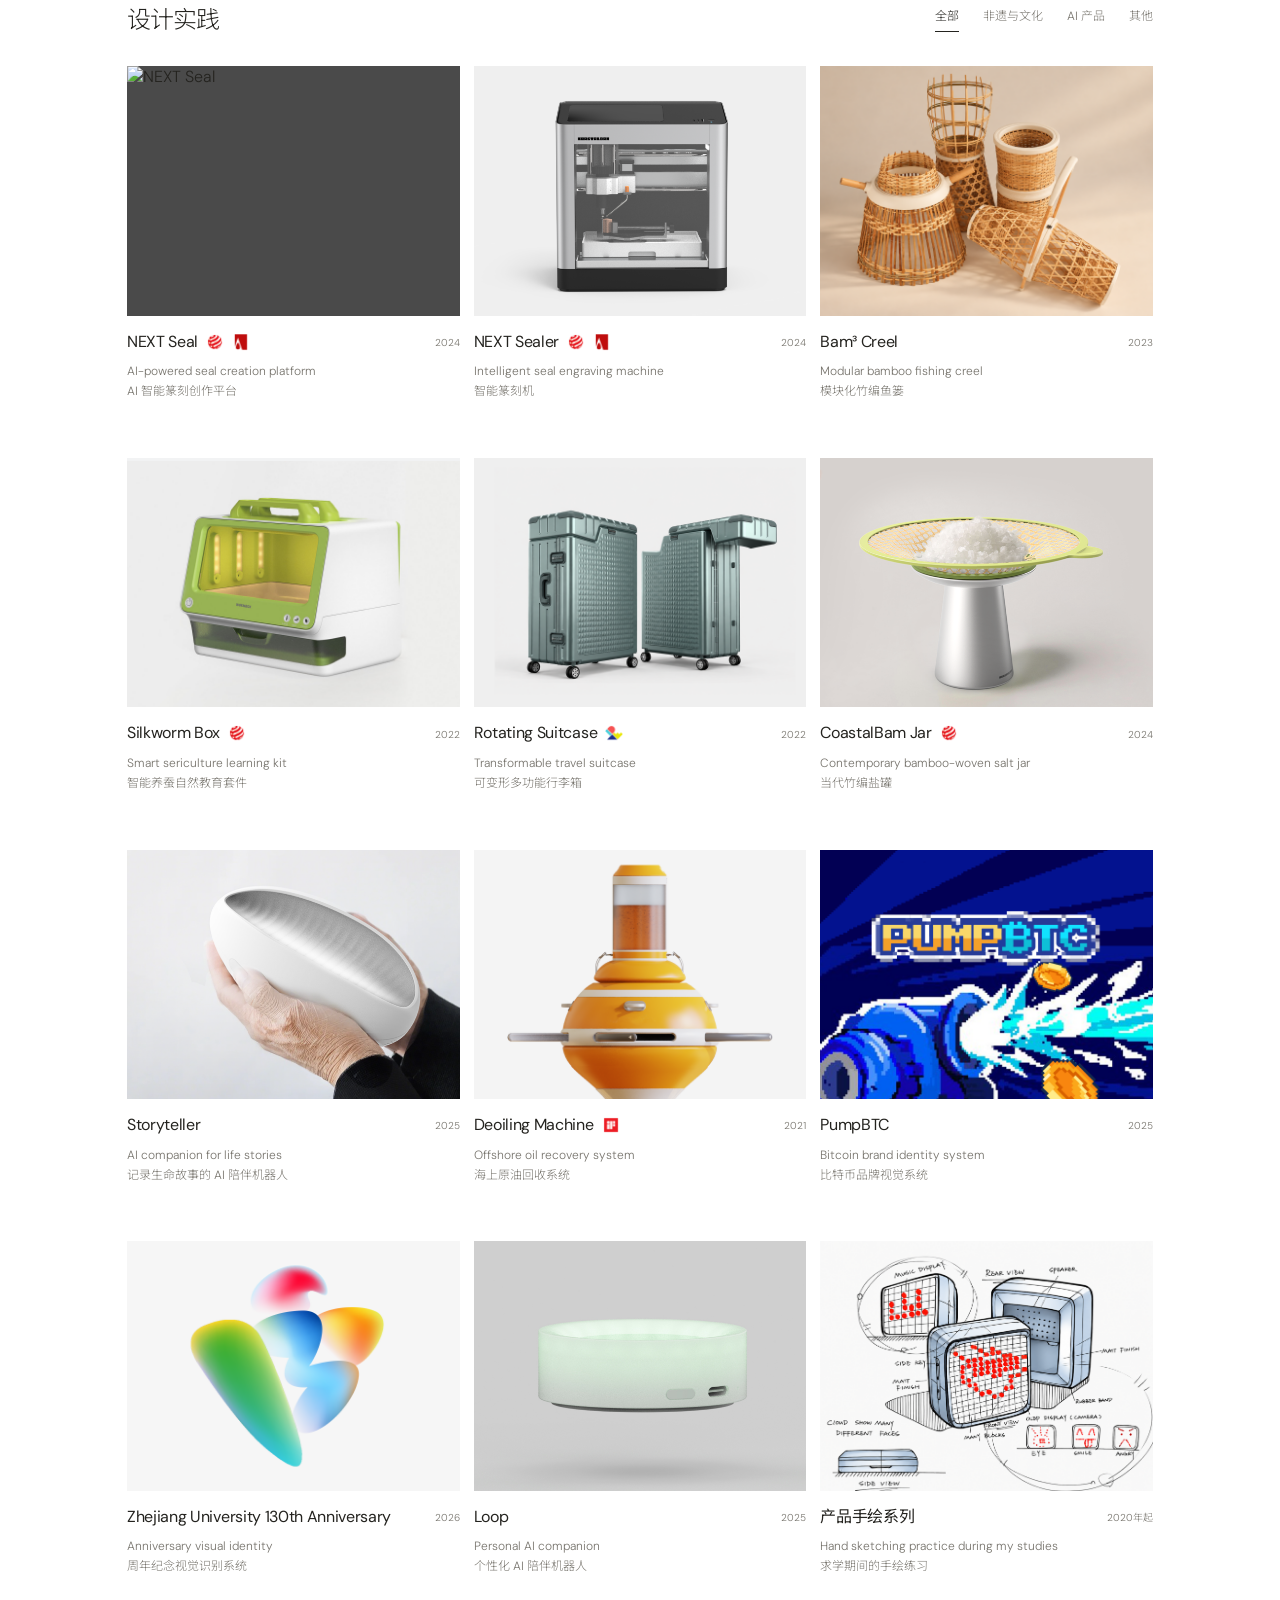
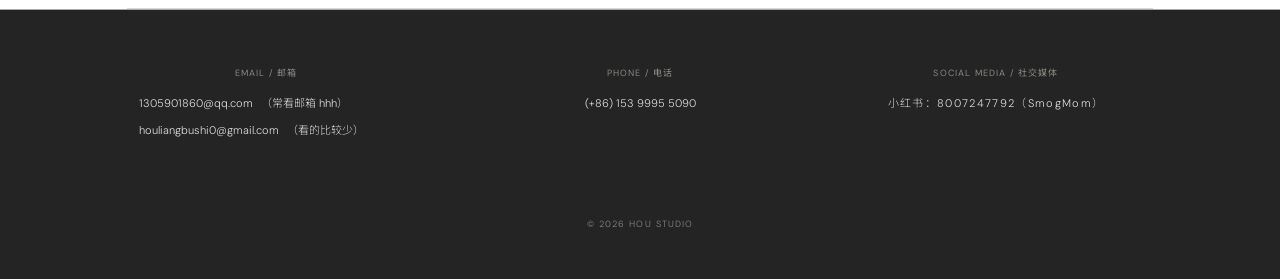
==== commit 0b6a3452: "Add card showcase to homepage sequence" ====
--- a/index.html
+++ b/index.html
@@ -66,6 +66,9 @@
           </video>
           <video class="home-showcase-video" muted playsinline preload="auto" aria-label="篆刻交互展示">
             <source src="assets/interaction/video/seal-carving.mp4" type="video/mp4">
+          </video>
+          <video class="home-showcase-video" muted playsinline preload="auto" aria-label="非遗设计卡牌展示">
+            <source src="assets/interaction/video/cards-home.mp4" type="video/mp4">
           </video>
         </div>
       </section>
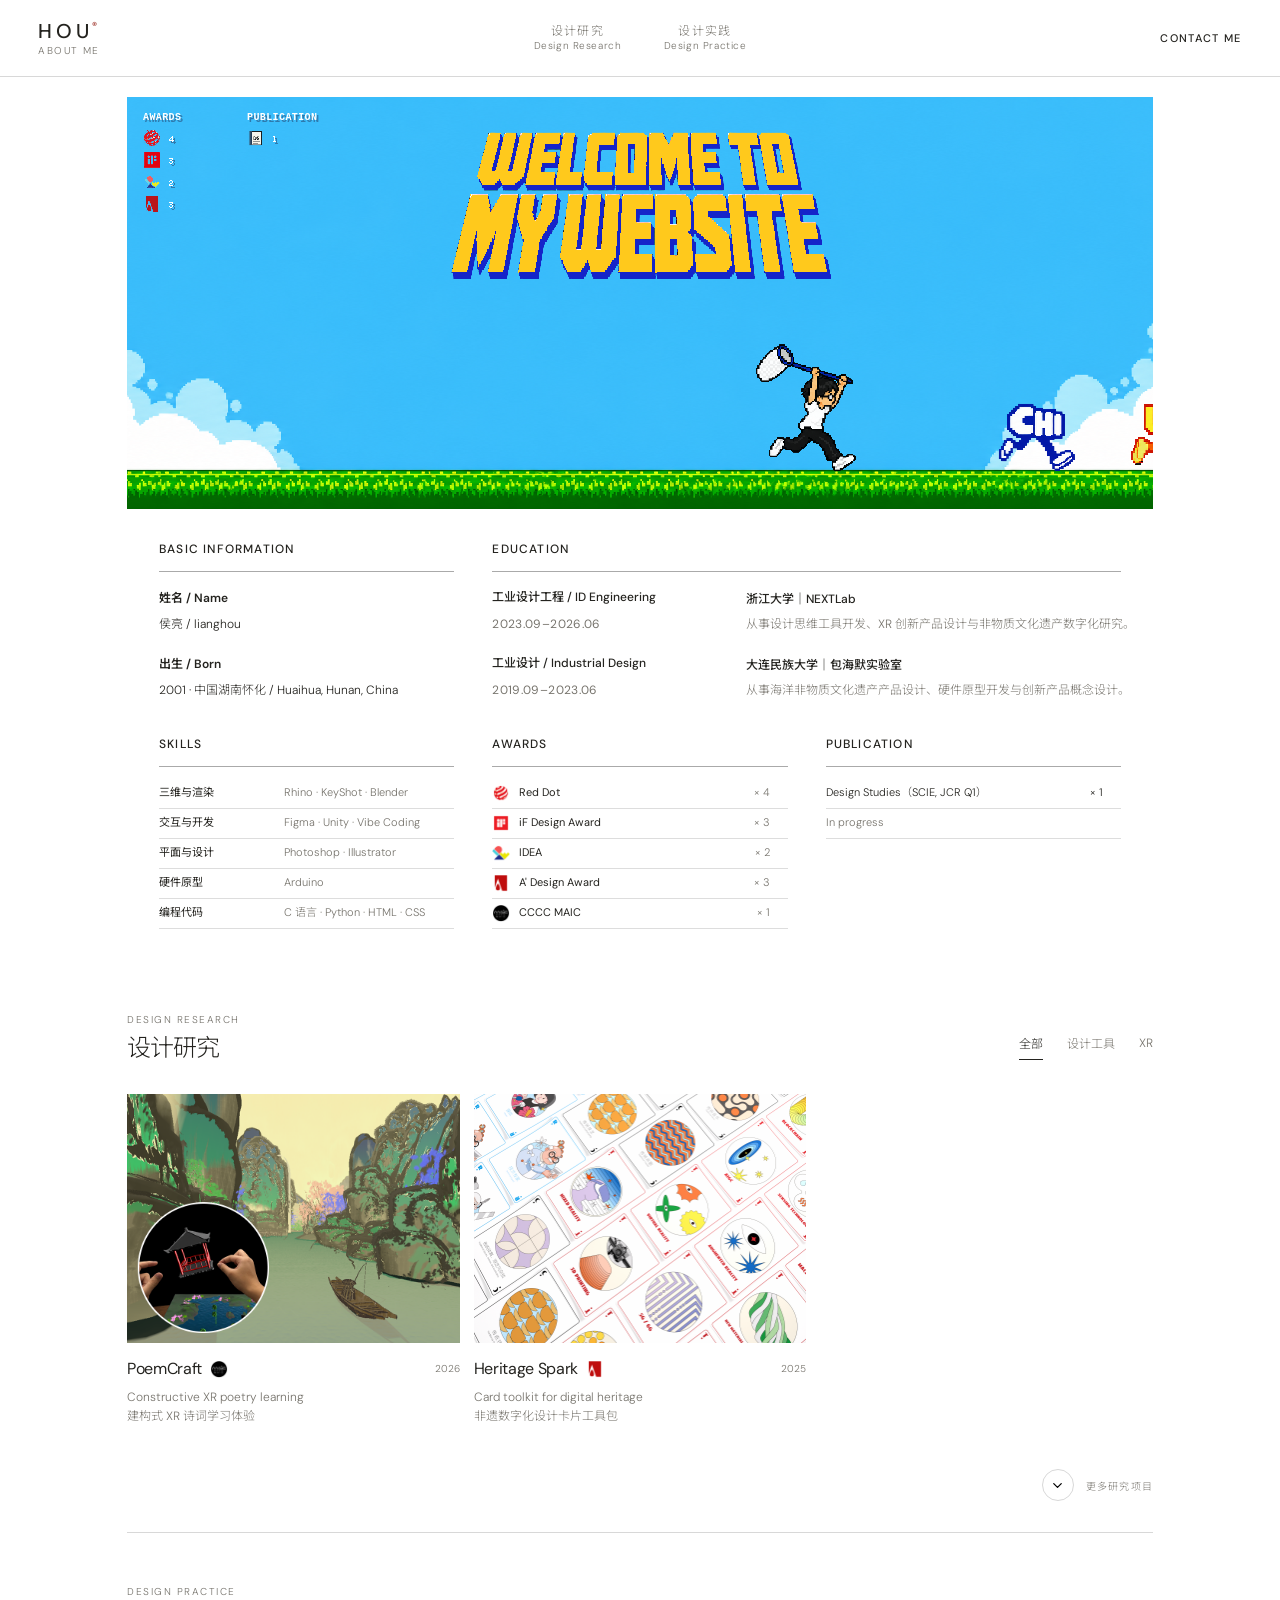
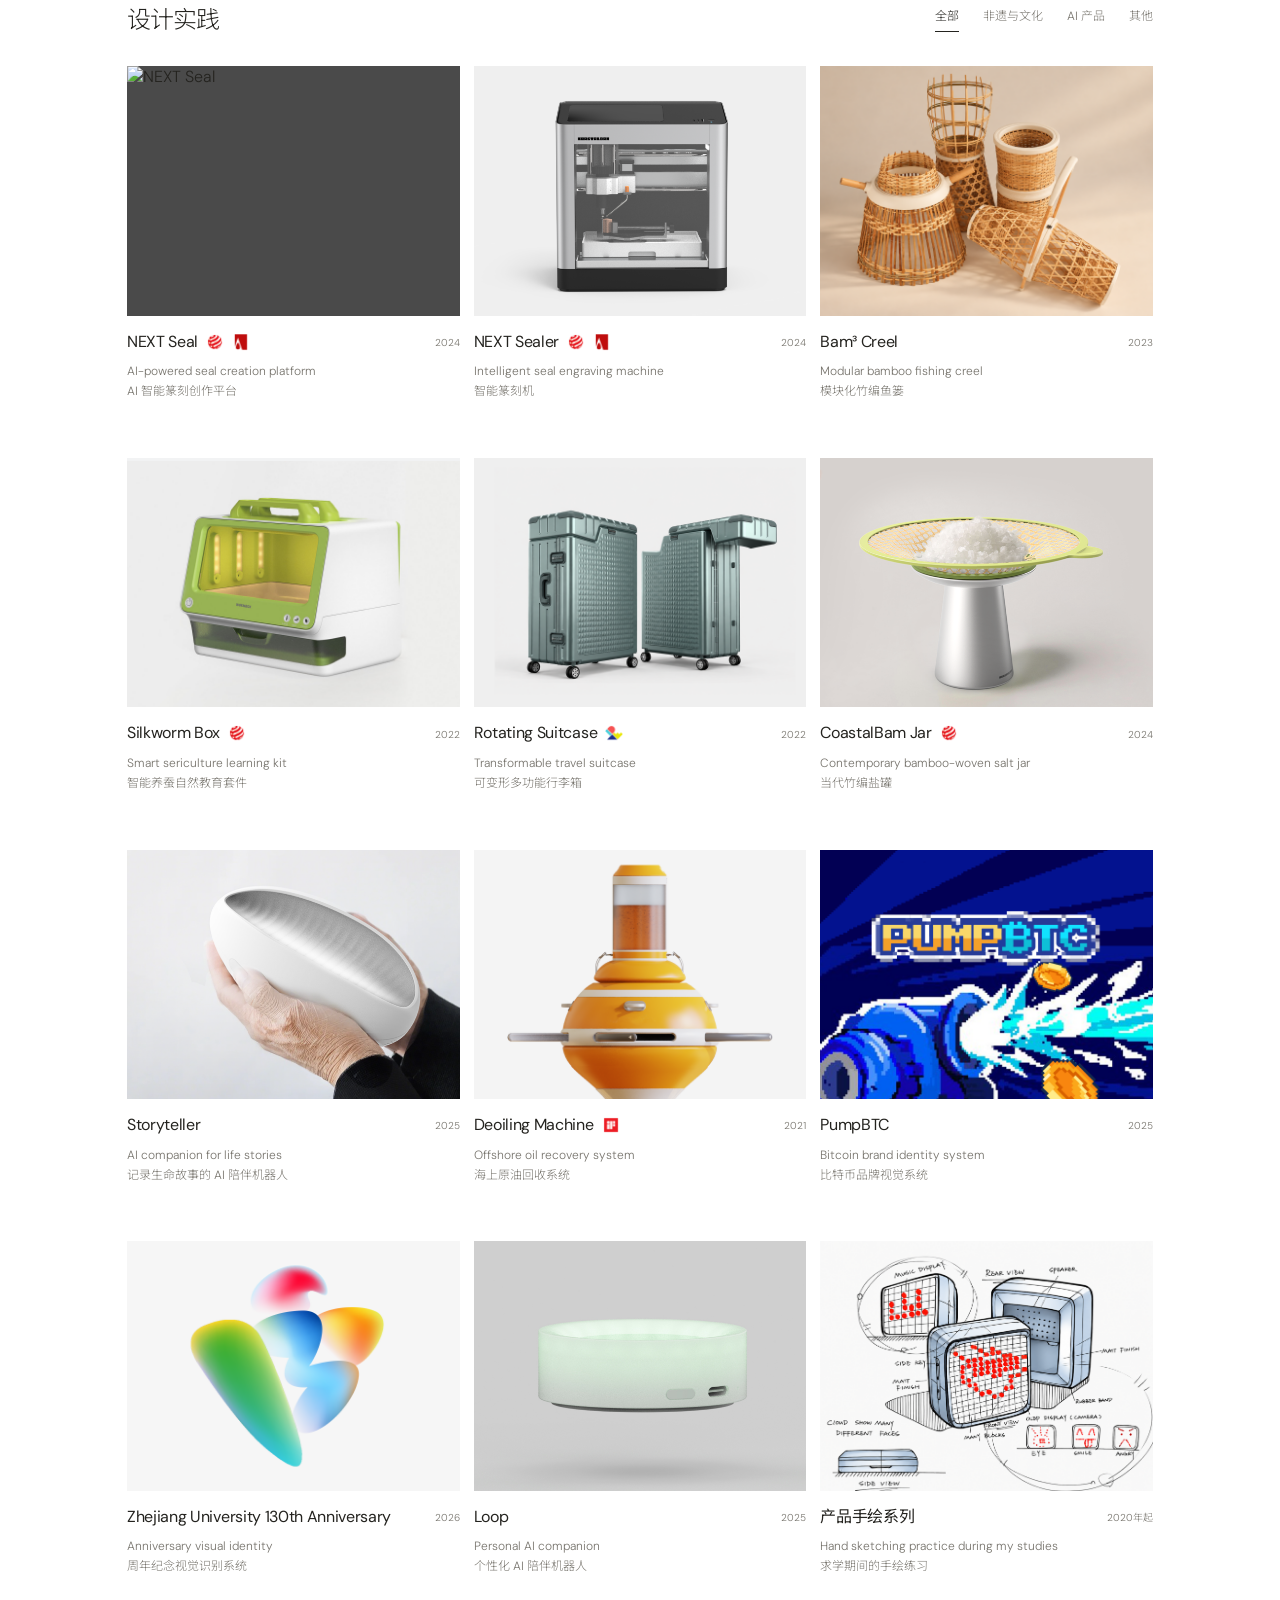
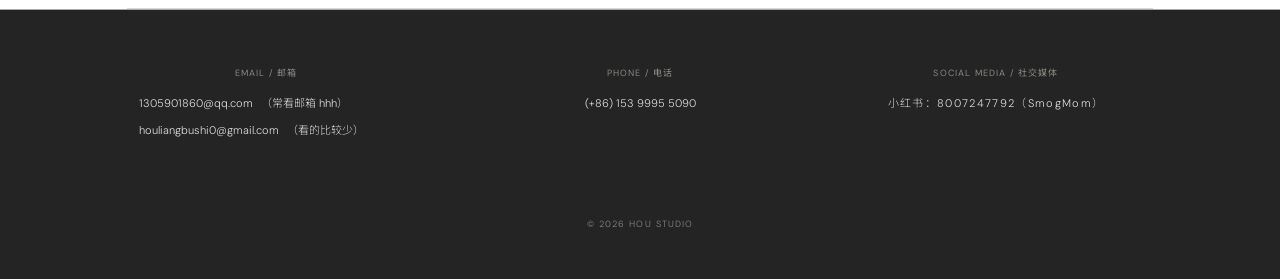
==== commit 6f9625e8: "Optimize homepage media loading" ====
--- a/index.html
+++ b/index.html
@@ -8,9 +8,17 @@
     <link rel="icon" type="image/png" sizes="64x64" href="assets/favicon/favicon-64.png" />
     <link rel="icon" href="favicon.ico" sizes="any" />
     <link rel="apple-touch-icon" sizes="180x180" href="assets/favicon/apple-touch-icon.png" />
+    <link rel="preload" href="assets/fonts/Pixer-Regular.ttf" as="font" type="font/ttf" crossorigin />
+    <link rel="preload" href="assets/interaction/escape-8bit/background.png" as="image" />
+    <link rel="preload" href="assets/interaction/title/welcome-title-yellow-blue.png" as="image" />
+    <link rel="preload" href="assets/interaction/escape-8bit/player-run-v3.png" as="image" />
+    <link rel="preload" href="assets/interaction/escape-8bit/player-fall-v3.png" as="image" />
+    <link rel="preload" href="assets/interaction/escape-8bit/chi-run-restored.png" as="image" />
+    <link rel="preload" href="assets/interaction/escape-8bit/uist-run-v2.png" as="image" />
     <link rel="preconnect" href="https://fonts.googleapis.com" />
     <link rel="preconnect" href="https://fonts.gstatic.com" crossorigin />
-    <link href="https://fonts.googleapis.com/css2?family=DM+Sans:wght@300;400;500&family=Noto+Sans+SC:wght@300;400;500&display=swap" rel="stylesheet" />
+    <link href="https://fonts.googleapis.com/css2?family=DM+Sans:wght@300;400;500&family=Noto+Sans+SC:wght@300;400;500&display=swap" rel="stylesheet" media="print" onload="this.media='all'" />
+    <noscript><link href="https://fonts.googleapis.com/css2?family=DM+Sans:wght@300;400;500&family=Noto+Sans+SC:wght@300;400;500&display=swap" rel="stylesheet" /></noscript>
     <link rel="stylesheet" href="styles.css" />
   </head>
   <body class="home-page">
@@ -31,7 +39,8 @@
     <main id="top">
       <div class="home-wrap">
       <section class="interaction-zone" aria-label="HOU 像素追赶动画">
-        <div class="pixel-stage" id="pixelStage">
+        <div class="pixel-stage is-loading" id="pixelStage" aria-busy="true">
+          <div class="scene-loader" role="status"><span>Loading</span><i aria-hidden="true"></i></div>
           <div class="escape-background" aria-hidden="true"></div>
           <img class="escape-title" src="assets/interaction/title/welcome-title-yellow-blue.png" alt="Welcome to my website">
           <aside class="pixel-scoreboard" aria-label="Achievement scoreboard">
@@ -58,16 +67,16 @@
           <div class="pixel-tears" id="pixelTears" aria-hidden="true"><i></i><i></i><i></i></div>
           <div class="pixel-scene-caption" id="pixelSceneCaption" aria-live="polite"></div>
           <div class="escape-iris" id="escapeIris" aria-hidden="true"></div>
-          <video class="home-showcase-video home-poemcraft-video" muted playsinline preload="auto" aria-label="PoemCraft 交互展示">
+          <video class="home-showcase-video home-poemcraft-video" muted playsinline preload="none" aria-label="PoemCraft 交互展示">
             <source src="assets/interaction/video/poemcraft.mp4?v=2" type="video/mp4">
           </video>
-          <video class="home-showcase-video" muted playsinline preload="auto" aria-label="山水交互展示">
+          <video class="home-showcase-video" muted playsinline preload="none" aria-label="山水交互展示">
             <source src="assets/interaction/video/showcase-second.mp4" type="video/mp4">
           </video>
-          <video class="home-showcase-video" muted playsinline preload="auto" aria-label="篆刻交互展示">
+          <video class="home-showcase-video" muted playsinline preload="none" aria-label="篆刻交互展示">
             <source src="assets/interaction/video/seal-carving.mp4" type="video/mp4">
           </video>
-          <video class="home-showcase-video" muted playsinline preload="auto" aria-label="非遗设计卡牌展示">
+          <video class="home-showcase-video" muted playsinline preload="none" aria-label="非遗设计卡牌展示">
             <source src="assets/interaction/video/cards-home.mp4" type="video/mp4">
           </video>
         </div>
--- a/styles.css
+++ b/styles.css
@@ -28,6 +28,15 @@
 .contact-link { justify-self:end; font-size:11px; font-weight:500; letter-spacing:.12em; text-decoration:none; text-transform:uppercase; }
 .interaction-zone { min-height:50vh; padding:3vw 3vw 0; }
 .pixel-stage { --scene-width:2172px; --runner-ground:8.5%; height:calc(50vh - 3vw); min-height:360px; position:relative; overflow:hidden; isolation:isolate; background:#21a7e8; image-rendering:pixelated; outline:none; cursor:default; }
+.pixel-stage.is-loading > :not(.scene-loader) { visibility:hidden; }
+.pixel-stage.is-loading .escape-background,
+.pixel-stage.is-loading .escape-title,
+.pixel-stage.is-loading .pixel-player,
+.pixel-stage.is-loading .escape-target,
+.pixel-stage.is-loading .winged-award { animation-play-state:paused!important; }
+.scene-loader { position:absolute; z-index:100; inset:0; display:flex; align-items:center; justify-content:center; gap:12px; color:#fff; background:#21a7e8; font:clamp(12px,1.1vw,16px)/1 "Pixer",monospace; letter-spacing:.08em; text-transform:uppercase; }
+.scene-loader i { width:8px; height:8px; background:#fff; box-shadow:12px 0 0 rgba(255,255,255,.65),24px 0 0 rgba(255,255,255,.35); animation:scene-loading .8s steps(3,end) infinite; }
+.pixel-stage:not(.is-loading) .scene-loader { display:none; }
 .escape-background { position:absolute; z-index:0; inset:0; background:#24aceb url('assets/interaction/escape-8bit/background.png') repeat-x center bottom/auto 100%; image-rendering:pixelated; animation:escape-background-scroll 38s linear infinite; will-change:background-position; }
 .escape-title { position:absolute; z-index:12; top:1%; left:50%; width:min(30vw,440px); height:auto; transform:translateX(-50%); image-rendering:pixelated; pointer-events:none; animation:escape-title-float 2.4s steps(4) infinite; }
 .pixel-layer { position:absolute; inset:0; background-repeat:repeat-x; background-position:left bottom; background-size:auto 100%; image-rendering:pixelated; will-change:background-position; }
@@ -68,6 +77,7 @@
 @keyframes pixel-scroll-fields { to { background-position-x:-2172px; } }
 @keyframes pixel-scroll-road { to { background-position-x:-2172px; } }
 @keyframes escape-background-scroll { to { background-position-x:-2172px; } }
+@keyframes scene-loading { 0% { opacity:.35; transform:translateX(0); } 50% { opacity:1; transform:translateX(12px); } 100% { opacity:.35; transform:translateX(24px); } }
 @keyframes escape-title-float { 0%,100% { transform:translate(-50%,0); } 50% { transform:translate(-50%,7px); } }
 @keyframes escape-run {
   0%,16.666% { background-position-x:0; }
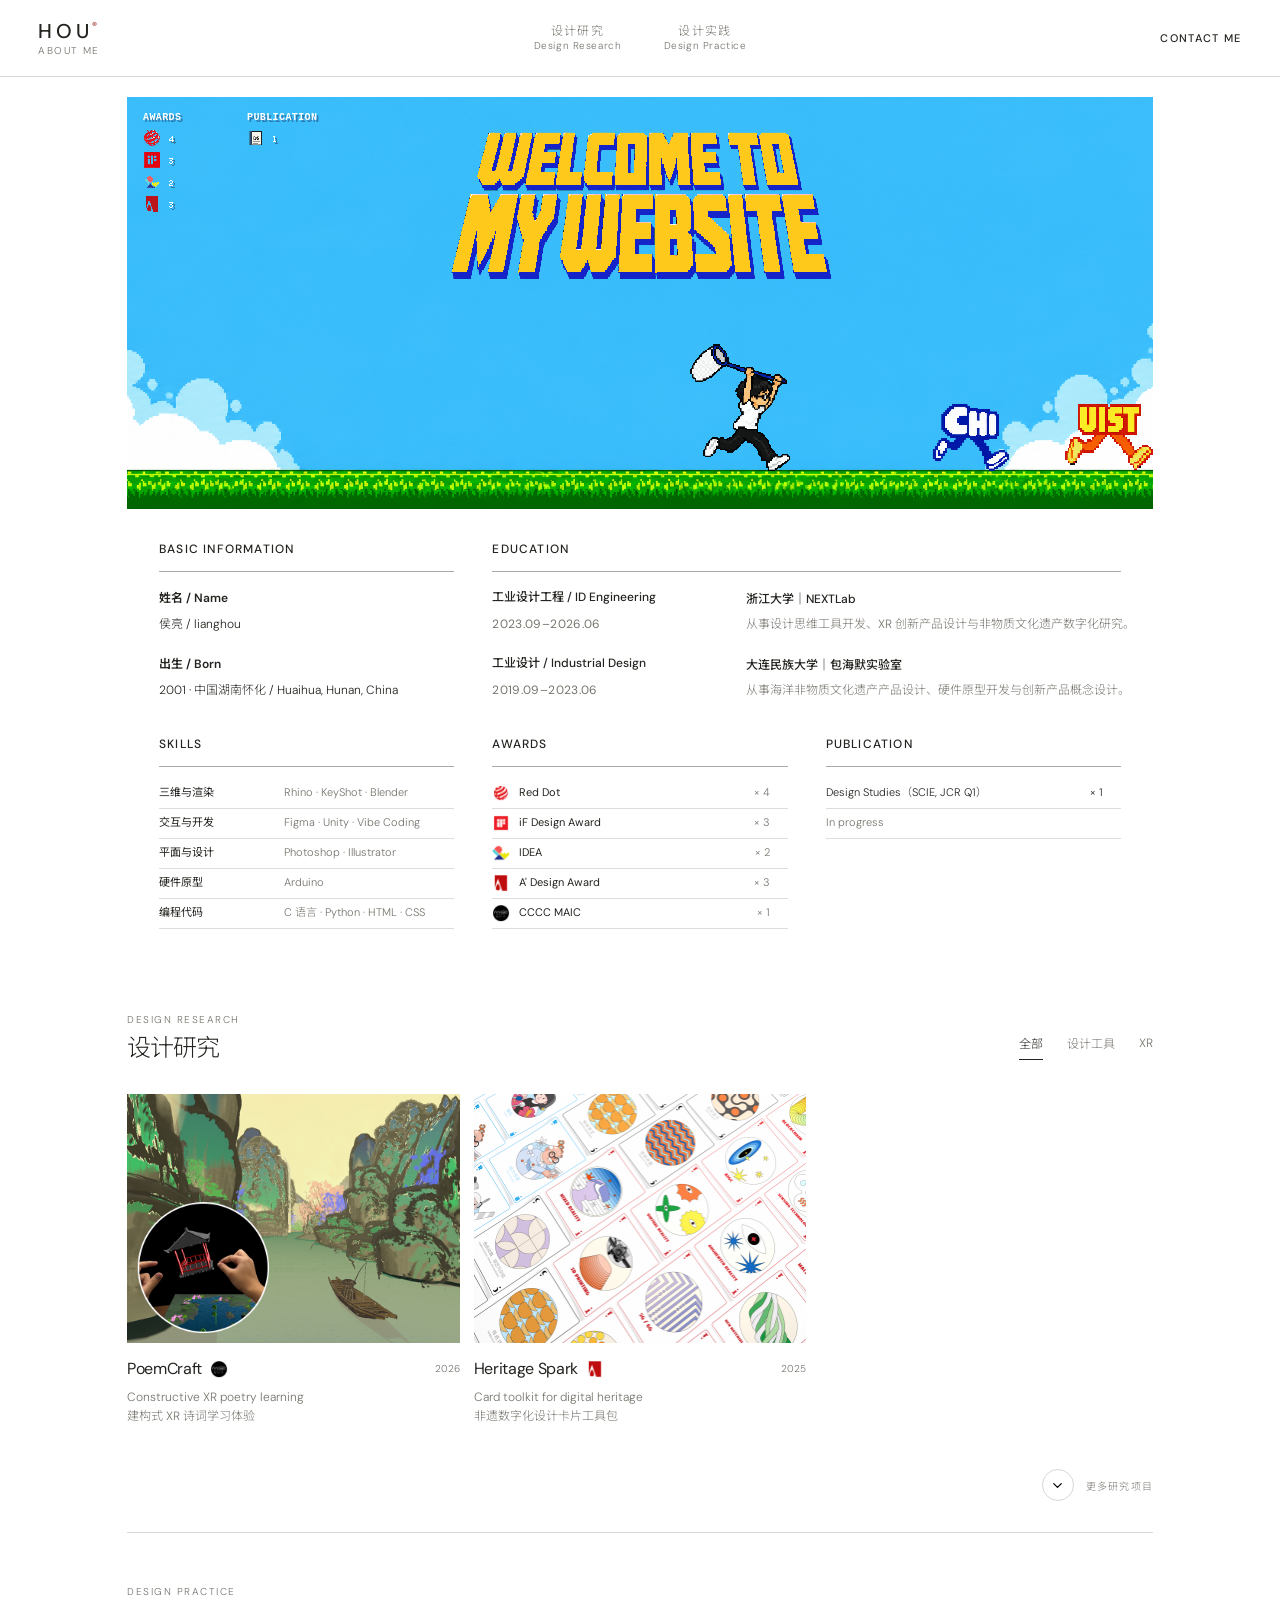
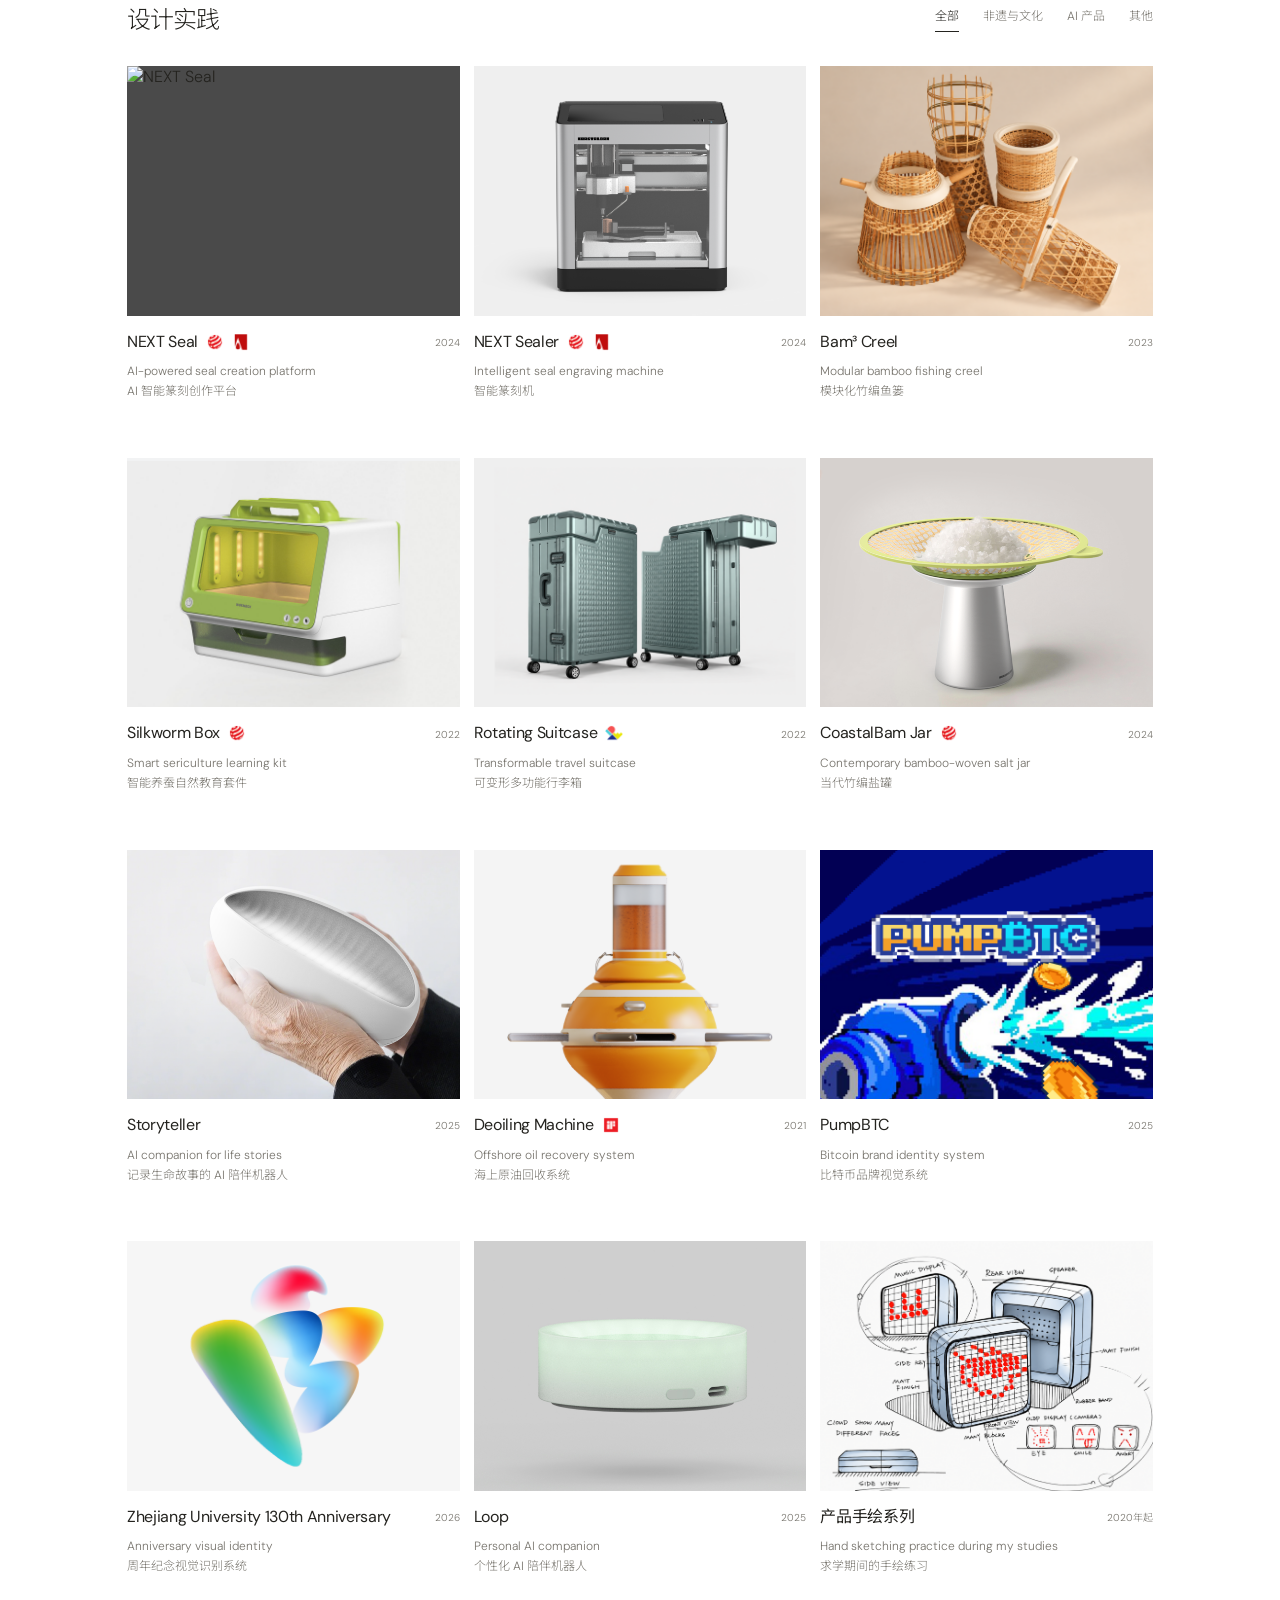
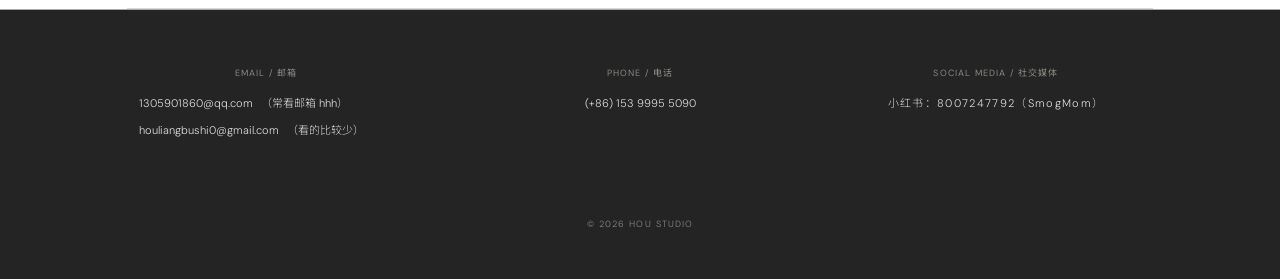
==== commit 1c537b84: "Fix homepage showcase playback sequence" ====
--- a/index.html
+++ b/index.html
@@ -19,7 +19,7 @@
     <link rel="preconnect" href="https://fonts.gstatic.com" crossorigin />
     <link href="https://fonts.googleapis.com/css2?family=DM+Sans:wght@300;400;500&family=Noto+Sans+SC:wght@300;400;500&display=swap" rel="stylesheet" media="print" onload="this.media='all'" />
     <noscript><link href="https://fonts.googleapis.com/css2?family=DM+Sans:wght@300;400;500&family=Noto+Sans+SC:wght@300;400;500&display=swap" rel="stylesheet" /></noscript>
-    <link rel="stylesheet" href="styles.css" />
+    <link rel="stylesheet" href="styles.css?v=20261104" />
   </head>
   <body class="home-page">
     <header class="site-header">
@@ -250,6 +250,6 @@
         </div>
       </article>
     </template>
-    <script src="app.js"></script>
+    <script src="app.js?v=20261104"></script>
   </body>
 </html>
--- a/styles.css
+++ b/styles.css
@@ -526,6 +526,7 @@
 .pixel-scene-caption { position:absolute; z-index:15; color:#fff; font:clamp(15px,2vw,28px)/1 "Pixer",monospace; letter-spacing:.06em; text-shadow:3px 3px 0 #26436f; white-space:nowrap; pointer-events:none; transform:translate(-50%,-100%); }
 .escape-iris { position:absolute; z-index:30; inset:0; opacity:0; pointer-events:none; }
 .escape-iris.is-visible { opacity:1; }
+.pixel-stage.is-showcase .escape-iris { opacity:1; background:#000!important; }
 .home-showcase-video { position:absolute; z-index:31; inset:0; width:100%; height:100%; object-fit:cover; opacity:0; visibility:hidden; pointer-events:none; background:#000; }
 .home-showcase-video.is-playing { visibility:visible; }
 .home-poemcraft-video { transform:scale(1.03); }
